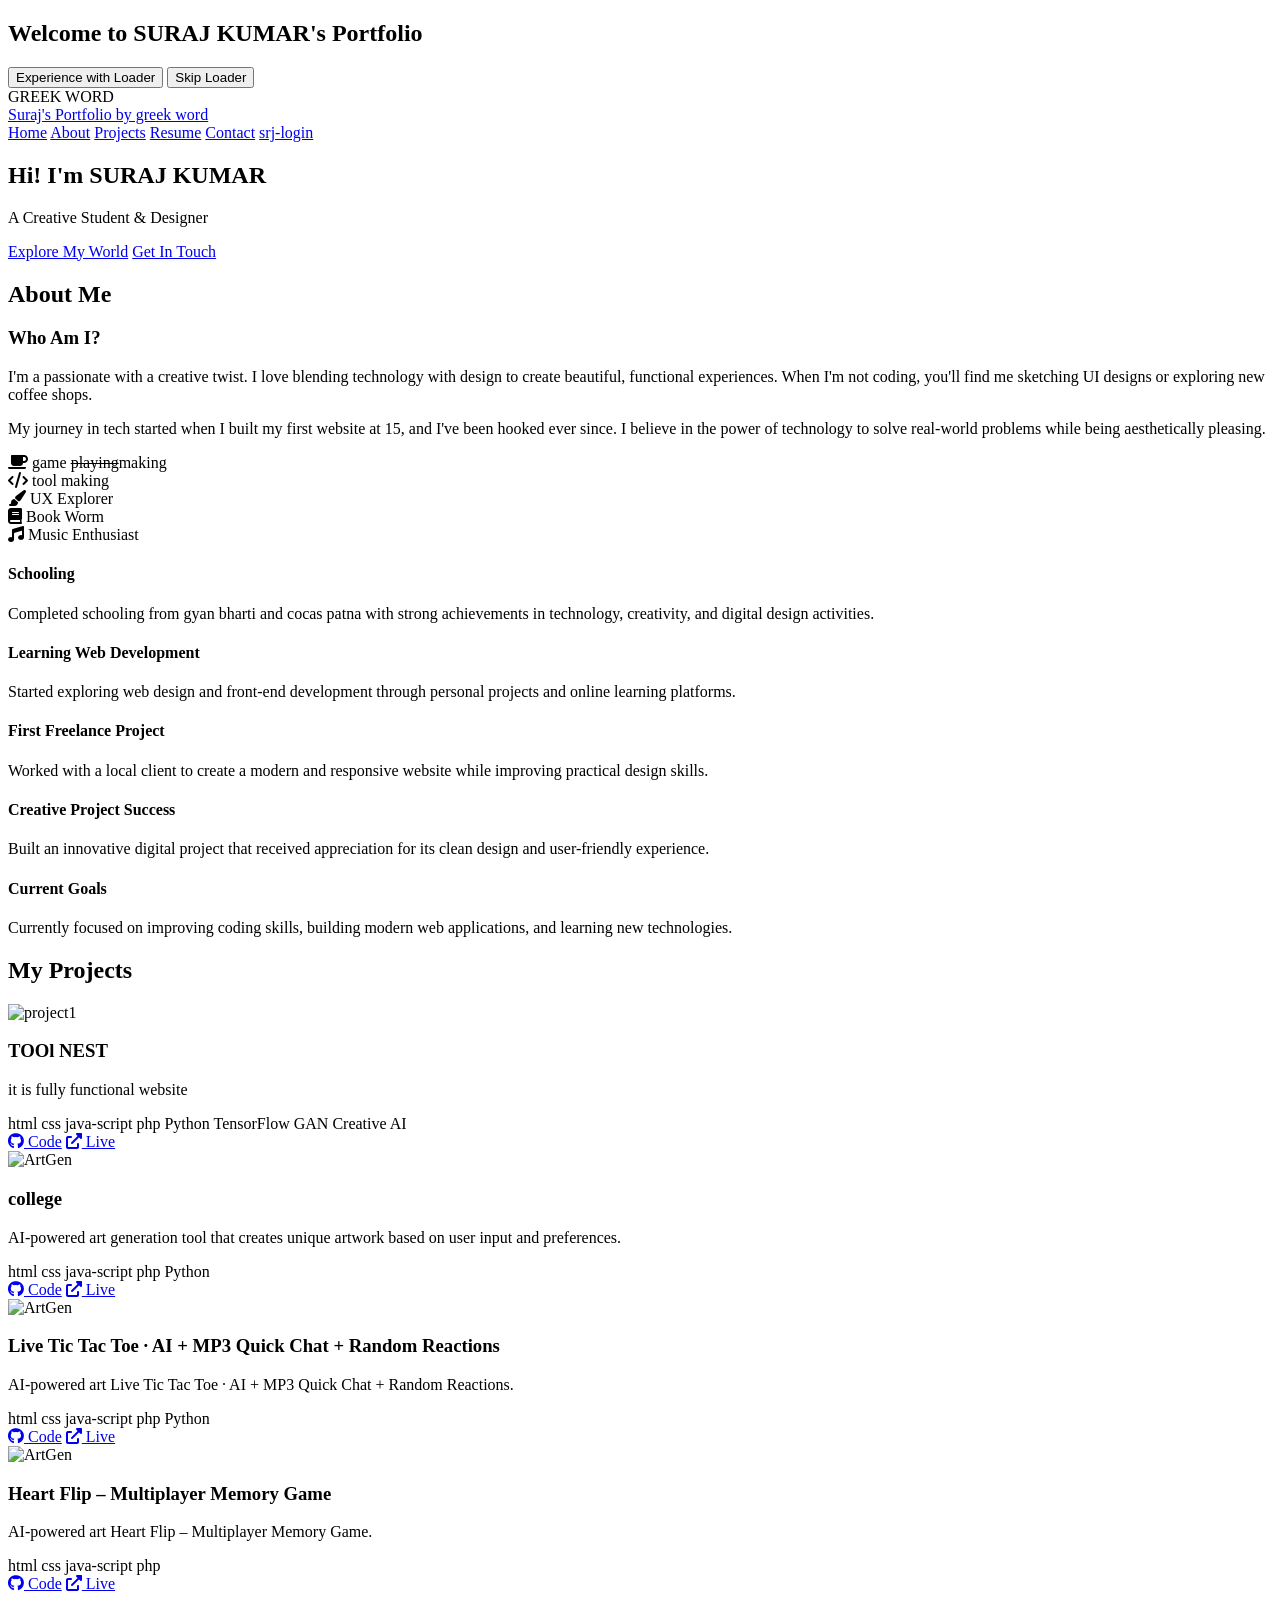
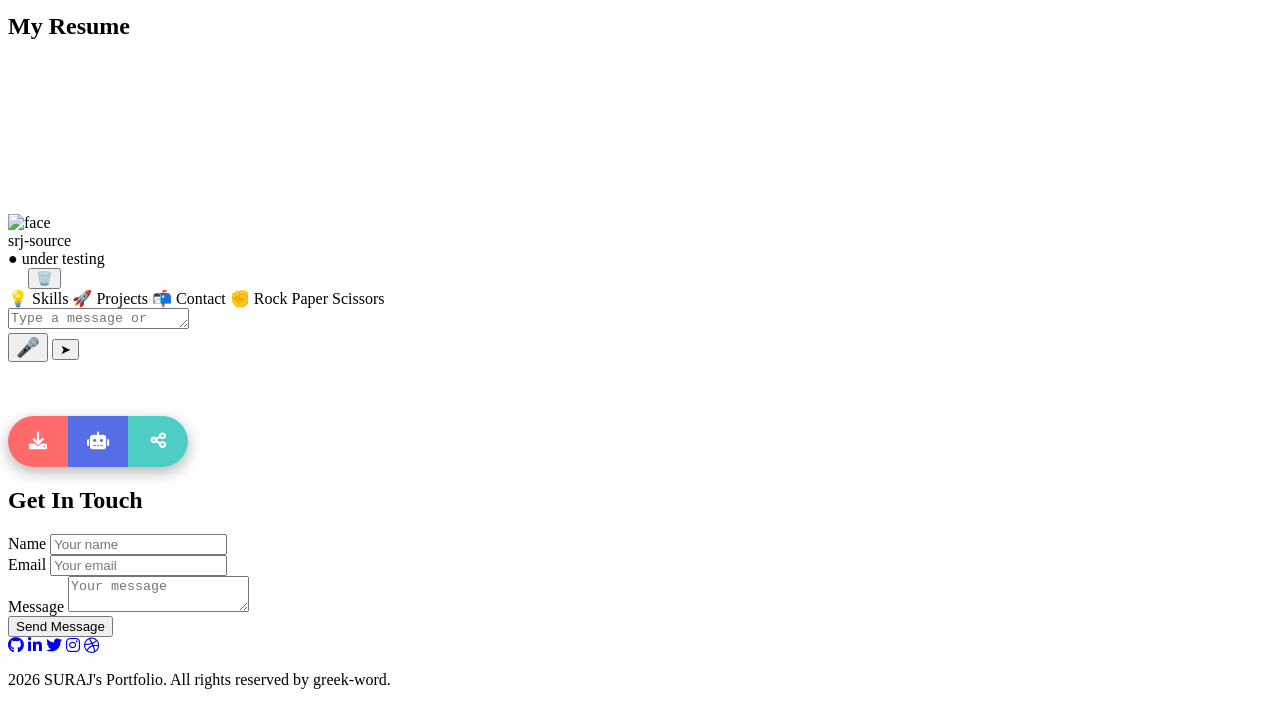
==== pagealpha.html @ f2be53fd "Create pagealpha.html" ====
<!DOCTYPE html>
<html lang="en">
<head>
    <meta charset="UTF-8">
    <meta name="viewport" content="width=device-width, initial-scale=1.0">
    <title>greek word's 3D Portfolio</title>
    <script src="https://cdn.jsdelivr.net/npm/three@0.132.2/build/three.min.js"></script>
    <script src="https://cdn.jsdelivr.net/npm/three@0.132.2/examples/js/controls/OrbitControls.js"></script>
    <script src="https://cdn.jsdelivr.net/npm/three@0.132.2/examples/js/loaders/GLTFLoader.js"></script>
    <script src="https://cdnjs.cloudflare.com/ajax/libs/gsap/3.11.4/gsap.min.js"></script>
    <script type="module" src="https://unpkg.com/@google/model-viewer/dist/model-viewer.min.js"></script>
    <link href="https://fonts.googleapis.com/css2?family=Poppins:wght@300;400;500;600;700&display=swap" rel="stylesheet">
    <link rel="stylesheet" href="https://cdnjs.cloudflare.com/ajax/libs/font-awesome/6.0.0-beta3/css/all.min.css">
    <link rel="stylesheet" href="Untitled 1.css">


</head>
<body>


   
    <div class="loader-option">
        <h2>Welcome to SURAJ KUMAR's Portfolio</h2>
        <div class="option-buttons">
            <button class="option-btn with-loader" id="withLoader">Experience with Loader</button>
            <button class="option-btn without-loader" id="withoutLoader">Skip Loader</button>
        </div>
    </div>







   
    <div class="loader">
        <div class="loader-content">
            <div class="loader-spinner"></div>
            <div class="loader-text" id="loaderText">GREEK WORD</div>
            <div class="progress-bar">
                <div class="progress" id="progress"></div>
            </div>
        </div>
    </div>








   
    <div class="initial-animation" id="initialAnimation">
        
    </div>

    <div class="cursor-follower"></div>

    <div id="canvas-container"></div> 

   
  <model-viewer 
    src="https://modelviewer.dev/shared-assets/models/Astronaut.glb" 
    alt="A 3D Astronaut" 
    auto-rotate 
    camera-controls 
    ar 
    style="width:  20%;
     height: 40%; 
     z-index:12;position:fixed; top:30% ;left:5%;
     animation: scrollMove 1s linear paused;
  animation-fill-mode: forwards;

     "
     class="mover"
     >
    
  </model-viewer>


<style>
   
   @keyframes scrollMove {
  0% {
    transform: translate(0px,0px);
  }
       10% {
    transform: translate(350%, 20%);
  }
  50% {
    transform: translate(350%, 20%);
  } 
      70% {
    transform: translate(-20%, 20%);
  }      80% {
    transform: translate(-20%, 20%);
  }

  100% {
    transform: translate(350%, 20%);
  }
}


</style>



<script>
  const mover = document.querySelector('.mover');

  window.addEventListener('scroll', () => {
    const scrollTop = window.scrollY;
    const maxScroll = document.body.scrollHeight - window.innerHeight;
    const scrollPercent = scrollTop / maxScroll;

    // Control animation progress
    mover.style.animationPlayState = 'paused';
    mover.style.animationDelay = `-${scrollPercent * 1}s`;
  });
</script>


    <nav>
        <a href="#" class="logo">Suraj's Portfolio by greek word</a>
        <div class="nav-links">
            <a href="#home">Home</a>
            <a href="#about">About</a>
            <a href="#projects">Projects</a>
            <a href="#resume">Resume</a>
            <a href="#contact">Contact</a>
            <a href="adminpanel.html">srj-login</a>
           
        </div>
    </nav>











   

  













    <section id="home">
        <div class="hero-text">
            <h1>Hi! I'm SURAJ KUMAR</h1>
            <p>A Creative  Student & Designer</p>
            <div class="action-buttons">
                <a href="#about" class="btn btn-primary">Explore My World</a>
                <a href="#contact" class="btn btn-secondary">Get In Touch</a>
            </div>
        </div>
    </section>




   
  <section id="about">
        <h2 class="section-title">About Me</h2>
        <div class="about-content">
            <div class="bio-card">
                <h3>Who Am I?</h3>
                <p>I'm a passionate with a creative twist. I love blending technology with design to create beautiful, functional experiences. When I'm not coding, you'll find me sketching UI designs or exploring new coffee shops.</p>
                <p>My journey in tech started when I built my first website at 15, and I've been hooked ever since. I believe in the power of technology to solve real-world problems while being aesthetically pleasing.</p>








               
                <div class="fun-facts">
                    <div class="fact"><i class="fas fa-coffee"></i> game <span style="text-decoration: line-through;">playing</span>making</div>
                    <div class="fact"><i class="fas fa-code"></i> tool making</div>
                    <div class="fact"><i class="fas fa-paint-brush"></i> UX Explorer</div>
                    <div class="fact"><i class="fas fa-book"></i> Book Worm</div>
                    <div class="fact"><i class="fas fa-music"></i> Music Enthusiast</div>
                </div>
            </div>



           
            <div class="timeline-container">
                <div class="timeline">
                    <div class="timeline-line"></div>
                    <div class="timeline-node" data-index="0"></div>
                    <div class="timeline-node" data-index="1"></div>
                    <div class="timeline-node" data-index="2"></div>
                    <div class="timeline-node" data-index="3"></div>
                    <div class="timeline-node" data-index="4"></div>
                    
<div class="timeline-card left" data-index="0">
    <h4>Schooling</h4>
    <p>Completed schooling from gyan bharti and cocas patna with strong achievements in technology, creativity, and digital design activities.</p>
</div>

<div class="timeline-card right" data-index="1">
    <h4>Learning Web Development</h4>
    <p>Started exploring web design and front-end development through personal projects and online learning platforms.</p>
</div>

<div class="timeline-card left" data-index="2">
    <h4>First Freelance Project</h4>
    <p>Worked with a local client to create a modern and responsive website while improving practical design skills.</p>
</div>

<div class="timeline-card right" data-index="3">
    <h4>Creative Project Success</h4>
    <p>Built an innovative digital project that received appreciation for its clean design and user-friendly experience.</p>
</div>

<div class="timeline-card left" data-index="4">
    <h4>Current Goals</h4>
    <p>Currently focused on improving coding skills, building modern web applications, and learning new technologies.</p>
</div>
                </div>
            </div>
        </div>
    </section>

  <section id="projects">
        <h2 class="section-title">My Projects</h2>
        <div class="projects-container">
           <div class="project-grid">



               
                               <div class="project-card">
                    <img src="project1.gif" alt="project1">
                    <div class="project-info">
                        <h3>TOOl NEST</h3>
                        <p>it is fully functional  website</p>
                        <div class="project-tags">
                            <span class="project-tag">html</span>
                            <span class="project-tag">css</span>
                            <span class="project-tag">java-script</span>
                            <span class="project-tag">php</span>
                            <span class="project-tag">Python</span>
                            <span class="project-tag">TensorFlow</span>
                            <span class="project-tag">GAN</span>
                            <span class="project-tag">Creative AI</span>
                        </div>
                        <div class="project-links">
                            <a href="#"><i class="fab fa-github"></i> Code</a>
                            <a href="https://greek-word.github.io/toolnest/"><i class="fas fa-external-link-alt"></i> Live</a>
                        </div>
                    </div>
                </div>




               
                <div class="project-card">
                    <img src="project2.gif" alt="ArtGen">
                    <div class="project-info">
                        <h3>college </h3>
                        <p>AI-powered art generation tool that creates unique artwork based on user input and preferences.</p>
                        <div class="project-tags">
                            <span class="project-tag">html</span>
                            <span class="project-tag">css</span>
                            <span class="project-tag">java-script</span>
                            <span class="project-tag">php</span>                            <span class="project-tag">Python</span>
                        </div>
                        <div class="project-links">
                            <a href="#"><i class="fab fa-github"></i> Code</a>
                            <a href="https://greek-word.github.io/clg/"><i class="fas fa-external-link-alt"></i> Live</a>
                        </div>
                    </div>
                </div>


               
                <div class="project-card">
                    <img src="project3.gif" alt="ArtGen">
                    <div class="project-info">
                        <h3> Live Tic Tac Toe · AI + MP3 Quick Chat + Random Reactions</h3>
                        <p>AI-powered art Live Tic Tac Toe · AI + MP3 Quick Chat + Random Reactions.</p>
                        <div class="project-tags">
                            <span class="project-tag">html</span>
                            <span class="project-tag">css</span>
                            <span class="project-tag">java-script</span>
                            <span class="project-tag">php</span>                            <span class="project-tag">Python</span>
                        </div>
                        <div class="project-links">
                            <a href="#"><i class="fab fa-github"></i> Code</a>
                            <a href="https://greek-word.github.io/games/tic%20tac%20toe%20game%20PC.html"><i class="fas fa-external-link-alt"></i> Live</a>
                        </div>
                    </div>
                </div>


                              <div class="project-card">
                    <img src="project3.gif" alt="ArtGen">
                    <div class="project-info">
                        <h3> Heart Flip – Multiplayer Memory Game</h3>
                        <p>AI-powered art Heart Flip – Multiplayer Memory Game.</p>
                        <div class="project-tags">
                            <span class="project-tag">html</span>
                            <span class="project-tag">css</span>
                            <span class="project-tag">java-script</span>
                            <span class="project-tag">php</span>
                        </div>
                        <div class="project-links">
                            <a href="#"><i class="fab fa-github"></i> Code</a>
                            <a href="https://greek-word.github.io/games/memory game pc.html"><i class="fas fa-external-link-alt"></i> Live</a>
                        </div>
                    </div>
                </div>



              
            </div>
        </div>
    </section>
   
   
    <section id="resume">
        <h2 class="section-title">My Resume</h2>




       
        <div class="resume-container"> 

<div class="ai-chat-widget">

            <canvas id="confettiCanvas"></canvas>
  <div class="chat-wrapper">
    <div class="chat-header">
      <div class="bot-avatar-wrap">
        <div class="bot-avatar" id="botAvatar"><img class="bot-face" id="botFace" src="https://fonts.gstatic.com/s/e/notoemoji/latest/1f60a/512.webp" alt="face"></div>
        <div class="online-dot"></div>
      </div>
      <div class="header-info">
        <div class="header-name" id="headerName">srj-source</div>
        <div class="header-status" id="headerStatus">● under testing</div>
      </div>
      <button style="visibility: hidden;" class="icon-btn" id="themeToggle" title="Toggle theme"></button>
      <button class="icon-btn" id="clearChat" title="Clear chat">🗑️</button>
    </div>
    <div class="messages-area" id="messagesArea"></div>
    <div class="quick-replies" id="quickReplies">
      <span class="chip" data-query="skills">💡 Skills</span>
      <span class="chip" data-query="projects">🚀 Projects</span>
      <span class="chip" data-query="contact">📬 Contact</span>
      <span class="chip" data-query="rps rock">✊ Rock Paper Scissors</span>
    </div>
    <div class="input-area">
      <div class="input-wrap"><textarea class="chat-input" id="chatInput" rows="1" placeholder="Type a message or command..." maxlength="500"></textarea></div>
      <button class="icon-btn" id="micBtn" style="font-size:1.2rem;">🎤</button>
      <button class="send-btn" id="sendBtn">➤</button>
    </div>
  </div>
  <div class="toast" id="toast"></div> </div>
 <script src="ai-resume.js"></script> 
            </div>












<br><br><br>

       

<div style="
    display:flex;
    width:180px;
    overflow:hidden;
    border-radius:50px;
    box-shadow:0 5px 15px rgba(0,0,0,0.3);
">

    <!-- Download PDF 1 -->
    <button 
        onclick="downloadPDF('pdfone.pdf')"
        style="
            flex:1;
            border:none;
            padding:15px;
            cursor:pointer;
            color:white;
            font-size:18px;
            background:#ff6b6b;
        ">
        <i class="fas fa-download"></i>
    </button>

    <!-- Open Bot -->
    <button 
        onclick="openBot()"
        style="
            flex:1;
            border:none;
            padding:15px;
            cursor:pointer;
            color:white;
            font-size:18px;
            background:#556ee6;
        ">
        <i class="fas fa-robot"></i>
    </button>

    <!-- Share -->
    <button 
        onclick="sharePage()"
        style="
            flex:1;
            border:none;
            padding:15px;
            cursor:pointer;
            color:white;
            font-size:18px;
            background:#4ecdc4;
        ">
        <i class="fas fa-share-alt"></i>
    </button>

</div>

<script>

// Download PDF
function downloadPDF(fileName) {
    const a = document.createElement("a");
    a.href = fileName;
    a.download = fileName;
    document.body.appendChild(a);
    a.click();
    document.body.removeChild(a);
}

// Open bot page
function openBot() {
    window.location.href = "bot.html";

    // OR use this for new tab:
    // window.open("bot.html", "_blank");
}

// Share page
function sharePage() {

    if (navigator.share) {
        navigator.share({
            title: document.title,
            text: "Check this out!",
            url: window.location.href
        });
    } else {
        alert("Sharing not supported");
    }

}

</script>
        
    </section>










   

    <section id="contact">
        <h2 class="section-title">Get In Touch</h2>
        <div class="contact-container">
            <form class="contact-form">
                <div class="form-group">
                    <label for="name">Name</label>
                    <input type="text" id="name" placeholder="Your name">
                </div>
                <div class="form-group">
                    <label for="email">Email</label>
                    <input type="email" id="email" placeholder="Your email">
                </div>
                <div class="form-group">
                    <label for="message">Message</label>
                    <textarea id="message" placeholder="Your message"></textarea>
                </div>
                <button type="submit" class="submit-btn">Send Message</button>
            </form>
            <div class="social-icons">
                <a href="#" class="social-icon"><i class="fab fa-github"></i></a>
                <a href="#" class="social-icon"><i class="fab fa-linkedin-in"></i></a>
                <a href="#" class="social-icon"><i class="fab fa-twitter"></i></a>
                <a href="#" class="social-icon"><i class="fab fa-instagram"></i></a>
                <a href="#" class="social-icon"><i class="fab fa-dribbble"></i></a>
            </div>
        </div>
    </section>



   <script type="module">
    // Import Firebase modules
    import { initializeApp } from "https://www.gstatic.com/firebasejs/11.0.1/firebase-app.js";
    import { getFirestore, collection, addDoc, serverTimestamp } from "https://www.gstatic.com/firebasejs/11.0.1/firebase-firestore.js";

    // Your Firebase configuration - REPLACE WITH YOUR OWN
    const firebaseConfig = {
        apiKey: "AIzaSyBGAm5OUg0jlrVcaBeV3WxLSwiCKywX9jo",
  authDomain: "resume-c98b6.firebaseapp.com",
  projectId: "resume-c98b6",
  storageBucket: "resume-c98b6.firebasestorage.app",
  messagingSenderId: "421394850163",
  appId: "1:421394850163:web:49a154c02318ce7b39e506"

    };

    // Initialize Firebase
    const app = initializeApp(firebaseConfig);
    const db = getFirestore(app);

    // Get form element
    const form = document.querySelector('.contact-form');
    const nameInput = document.getElementById('name');
    const emailInput = document.getElementById('email');
    const messageInput = document.getElementById('message');

    // Handle form submission
    form.addEventListener('submit', async (e) => {
        e.preventDefault();

        const name = nameInput.value.trim();
        const email = emailInput.value.trim();
        const message = messageInput.value.trim();

        // Basic validation
        if (!name || !email || !message) {
            alert('Please fill in all fields.');
            return;
        }

        // Simple email validation
        if (!email.includes('@') || !email.includes('.')) {
            alert('Please enter a valid email address.');
            return;
        }

        // Disable button and change text
        const submitBtn = form.querySelector('.submit-btn');
        const originalText = submitBtn.textContent;
        submitBtn.disabled = true;
        submitBtn.textContent = 'Sending...';

        try {
            // Save to Firestore
            await addDoc(collection(db, "messages"), {
                name: name,
                email: email,
                message: message,
                timestamp: serverTimestamp()
            });

            alert('Message sent successfully!');
            form.reset();
        } catch (error) {
            console.error('Firebase error:', error);
            alert('Error sending message. Check console for details.');
        } finally {
            submitBtn.disabled = false;
            submitBtn.textContent = originalText;
        }
    });
</script>


   

    <footer>
        <p> 2026 SURAJ's Portfolio. All rights reserved by greek-word.</p>
    </footer>

      <script src="Untitled 3-3js.js"></script> 


        
</body>
</html>
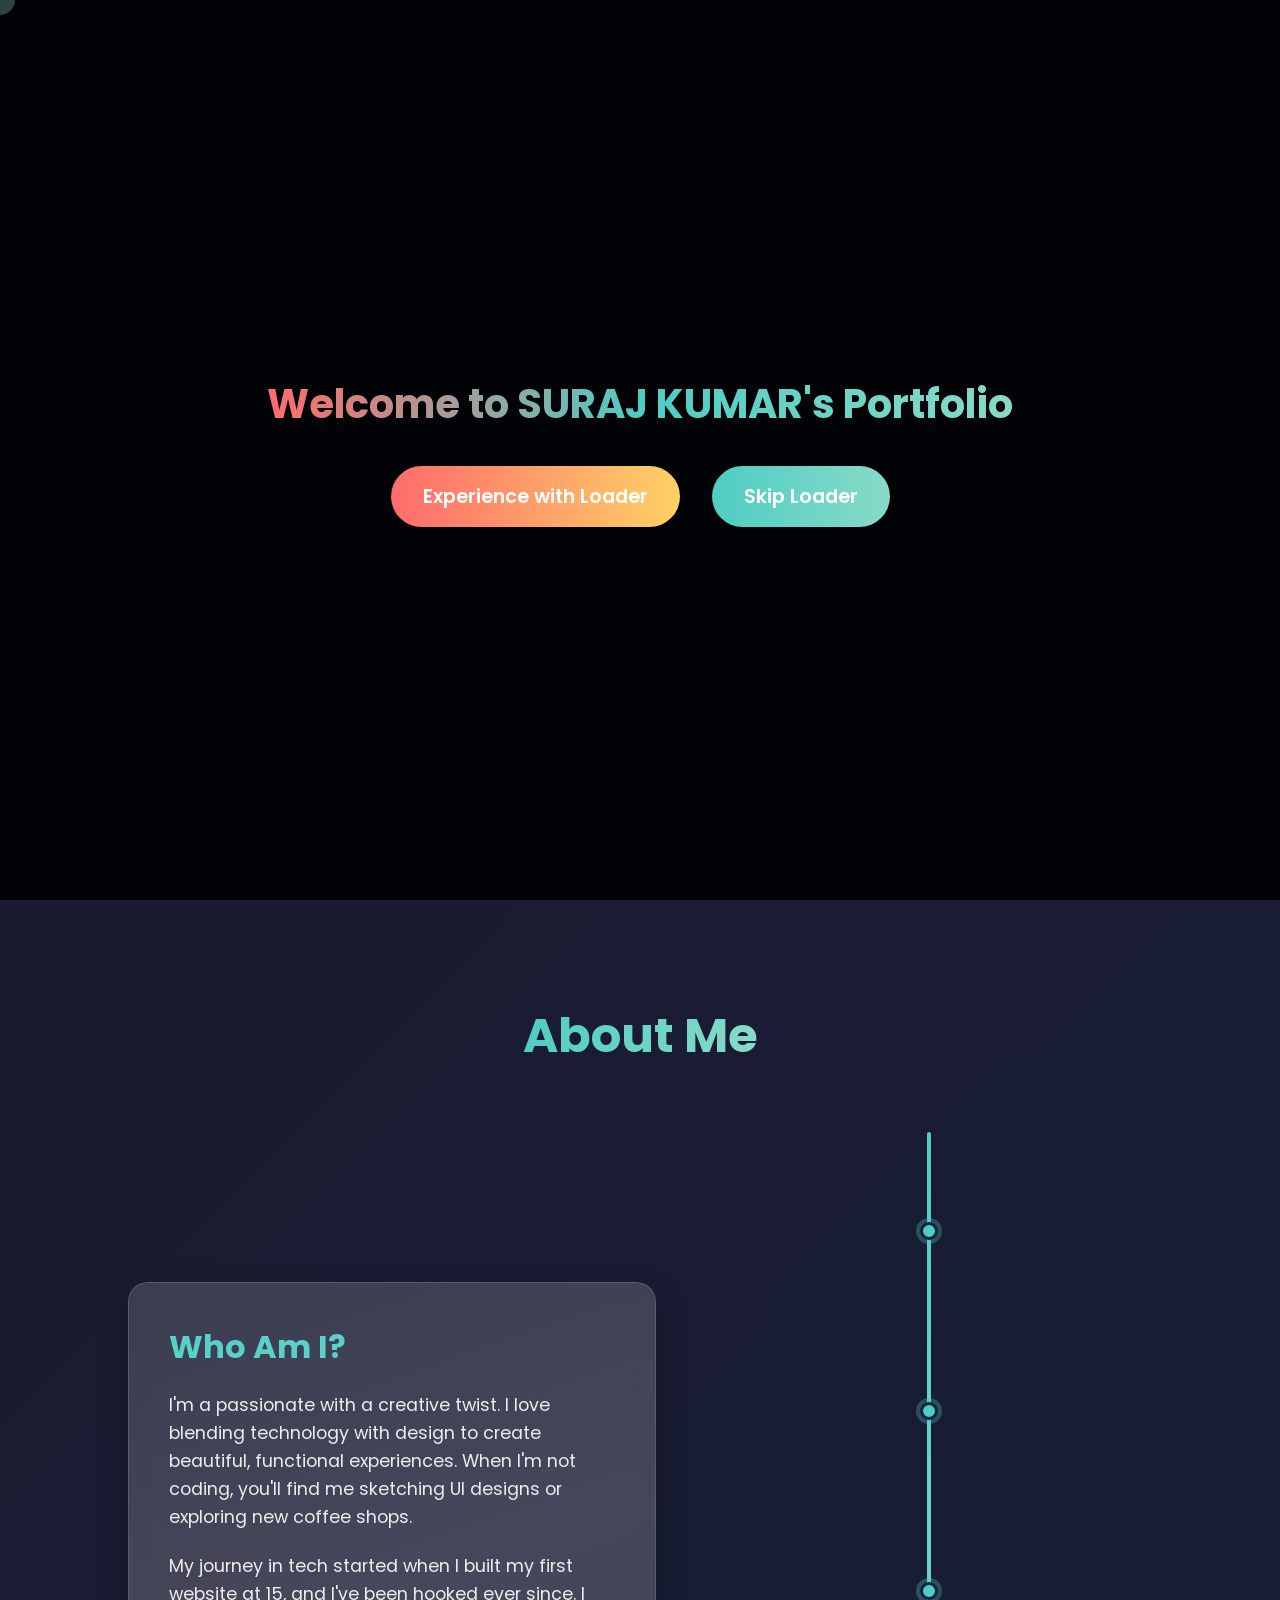
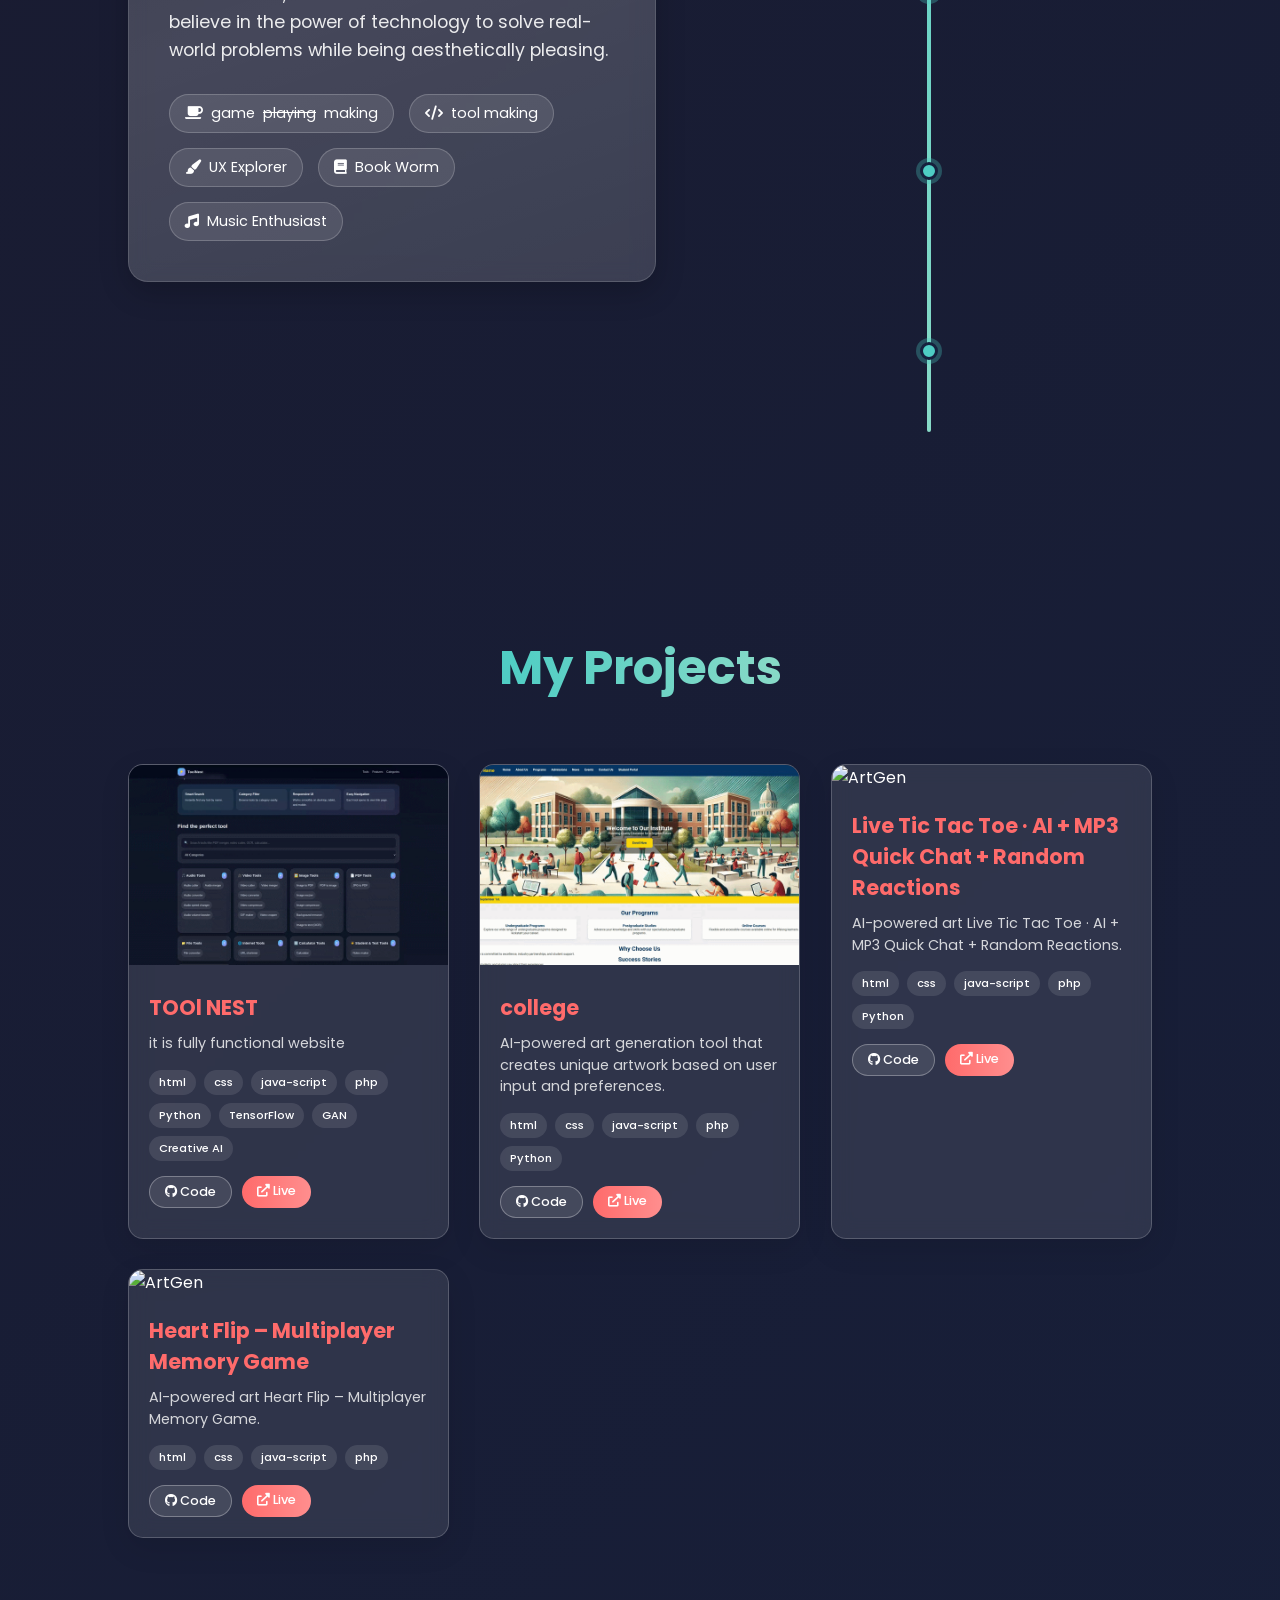
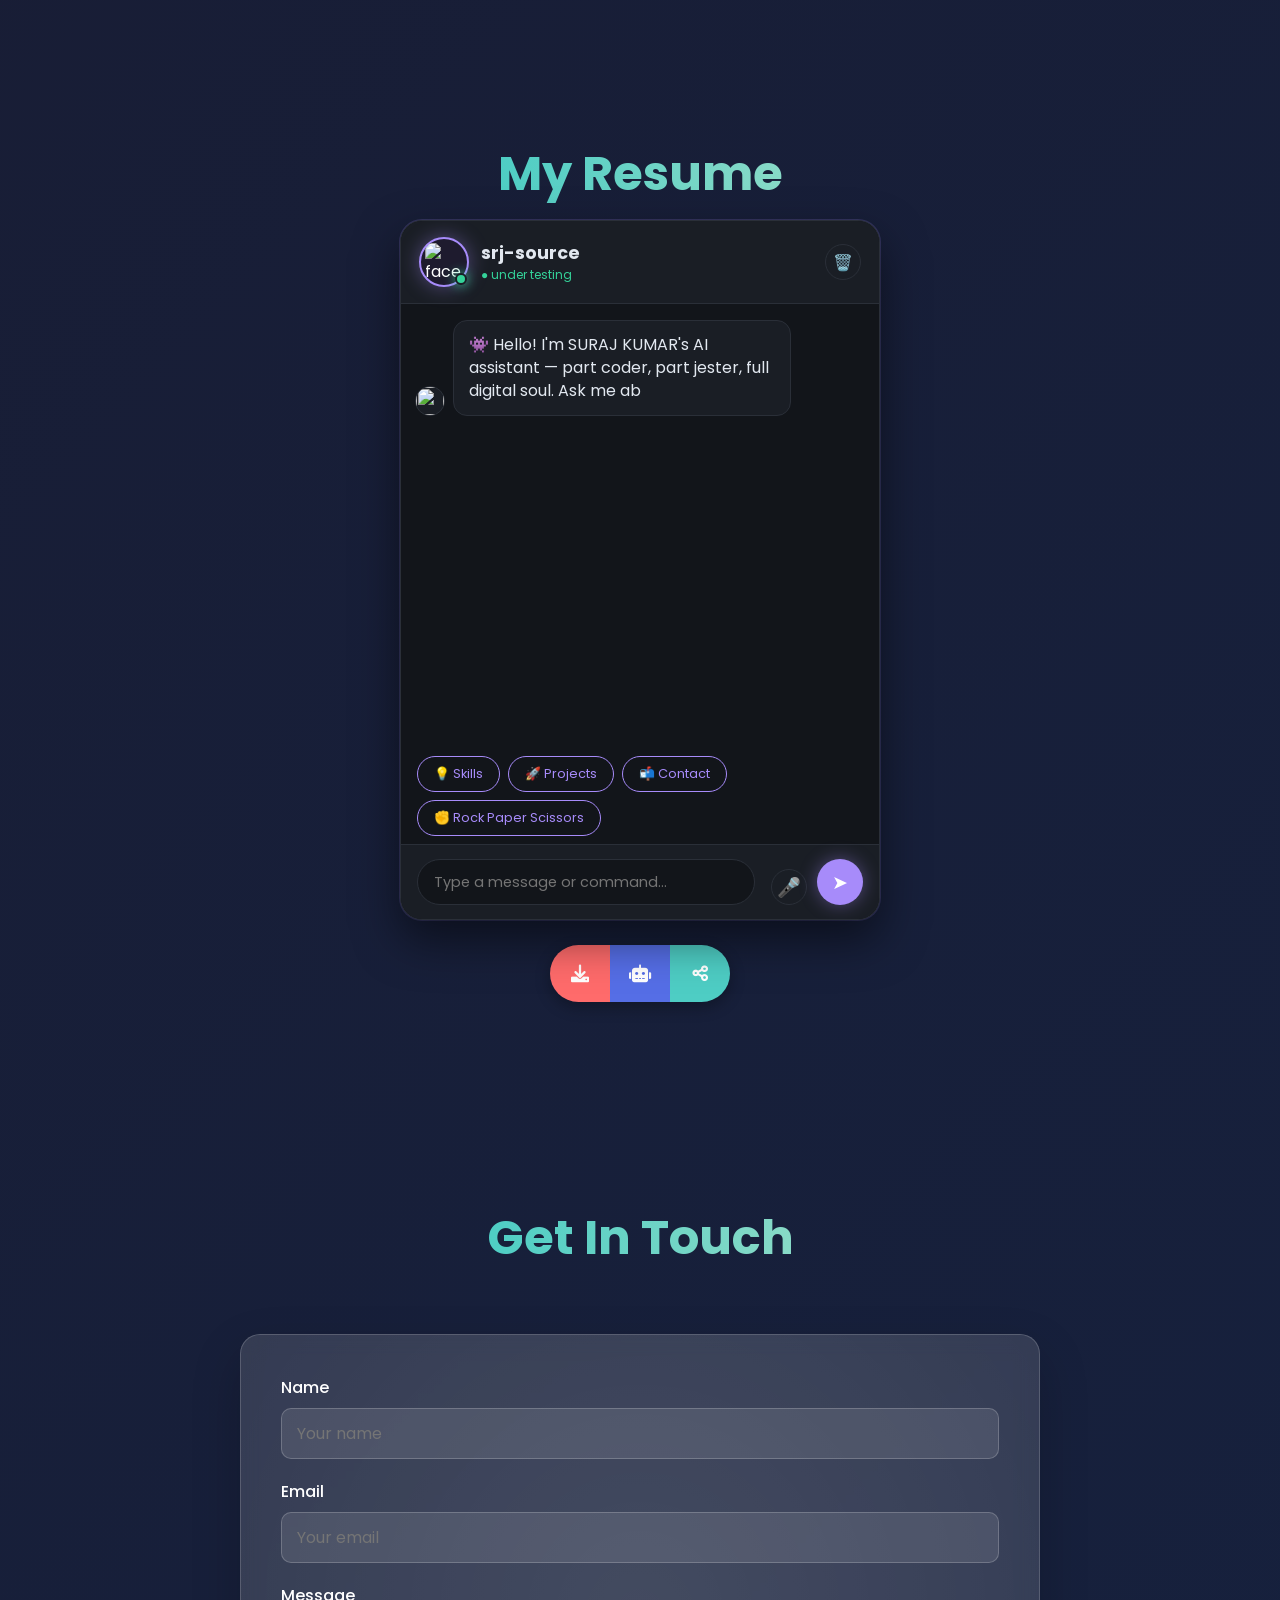
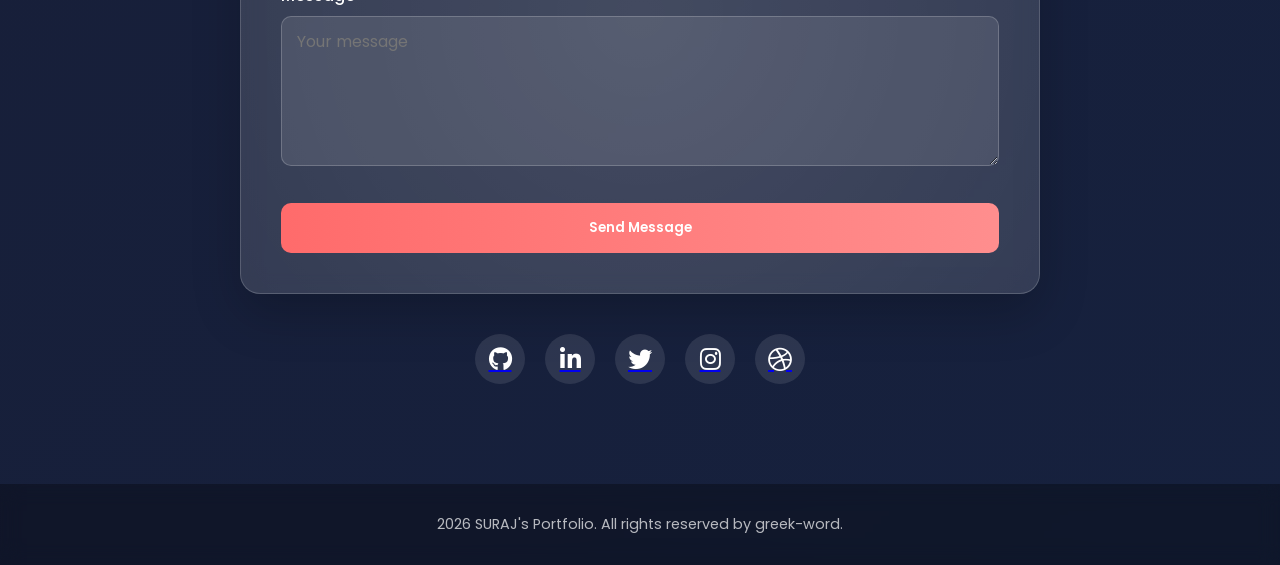
==== commit cdb92cb3: "Update pagealpha.html" ====
--- a/pagealpha.html
+++ b/pagealpha.html
@@ -523,8 +523,8 @@
                 <button type="submit" class="submit-btn">Send Message</button>
             </form>
             <div class="social-icons">
-                <a href="#" class="social-icon"><i class="fab fa-github"></i></a>
-                <a href="#" class="social-icon"><i class="fab fa-linkedin-in"></i></a>
+                <a href="https://greek-word.github.io/pagealpha.html" class="social-icon"><i class="fab fa-github"></i></a>
+                <a href="https://www.linkedin.com/in/suraj-kumar-07287a411/" class="social-icon"><i class="fab fa-linkedin-in"></i></a>
                 <a href="#" class="social-icon"><i class="fab fa-twitter"></i></a>
                 <a href="#" class="social-icon"><i class="fab fa-instagram"></i></a>
                 <a href="#" class="social-icon"><i class="fab fa-dribbble"></i></a>
--- a/Untitled 1.css
+++ b/Untitled 1.css
@@ -0,0 +1,1437 @@
+ * {
+            margin: 0;
+            padding: 0;
+            box-sizing: border-box;
+            font-family: 'Poppins', sans-serif;
+        }
+
+        body {
+            overflow-x: hidden;
+            color: #fff;
+            background: linear-gradient(135deg, #1a1a2e 0%, #16213e 100%);
+        }
+
+        #canvas-container {
+            position: fixed;
+            top: 0;
+            left: 0;
+            width: 100%;
+            height: 100%;
+            z-index: -1;
+        }
+
+        /* Enhanced Loader Styles */
+        .loader-option {
+            position: fixed;
+            top: 0;
+            left: 0;
+            width: 100%;
+            height: 100%;
+            background: rgba(0, 0, 0, 0.9);
+            display: flex;
+            flex-direction: column;
+            justify-content: center;
+            align-items: center;
+            z-index: 1000;
+        }
+
+        .loader-option h2 {
+            font-size: 2.5rem;
+            margin-bottom: 2rem;
+            background: linear-gradient(90deg, #ff6b6b, #4ecdc4, #88dac7);
+            -webkit-background-clip: text;
+            background-clip: text;
+            color: transparent;
+            text-align: center;
+        }
+
+        .option-buttons {
+            display: flex;
+            gap: 2rem;
+        }
+
+        .option-btn {
+            padding: 1rem 2rem;
+            font-size: 1.2rem;
+            border: none;
+            border-radius: 50px;
+            cursor: pointer;
+            transition: all 0.3s ease;
+            font-weight: 600;
+            position: relative;
+            overflow: hidden;
+            z-index: 1;
+        }
+
+        .with-loader {
+            background: linear-gradient(90deg, #ff6b6b, #ffd166);
+            color: white;
+        }
+
+        .without-loader {
+            background: linear-gradient(90deg, #4ecdc4, #88dac7);
+            color: white;
+        }
+
+        .option-btn::before {
+            content: '';
+            position: absolute;
+            top: 0;
+            left: 0;
+            width: 100%;
+            height: 100%;
+            background: linear-gradient(90deg, rgba(255,255,255,0.3), rgba(255,255,255,0.1));
+            z-index: -1;
+            opacity: 0;
+            transition: opacity 0.3s ease;
+        }
+
+        .option-btn:hover::before {
+            opacity: 1;
+        }
+
+        .option-btn:hover {
+            transform: translateY(-5px);
+            box-shadow: 0 10px 20px rgba(0,0,0,0.3);
+        }
+
+        .option-btn:active {
+            transform: translateY(0);
+        }
+
+        /* Loader Animation */
+        .loader {
+            display: none;
+            position: fixed;
+            top: 0;
+            left: 0;
+            width: 100%;
+            height: 100%;
+            background: #16213e;
+            z-index: 999;
+            flex-direction: column;
+            justify-content: center;
+            align-items: center;
+        }
+
+        .loader-content {
+            text-align: center;
+        }
+
+        .loader-spinner {
+            width: 80px;
+            height: 80px;
+            border: 8px solid rgba(255, 255, 255, 0.1);
+            border-radius: 50%;
+            border-top-color: #88dac7;
+            border-bottom-color: #ff6b6b;
+            animation: spin 1.5s linear infinite;
+            margin-bottom: 2rem;
+        }
+
+        .loader-text {
+            font-size: 1.5rem;
+            color: white;
+            margin-bottom: 1rem;
+            opacity: 0;
+        }
+
+        .progress-bar {
+            width: 300px;
+            height: 8px;
+            background: rgba(255, 255, 255, 0.1);
+            border-radius: 10px;
+            overflow: hidden;
+            margin: 0 auto;
+        }
+
+        .progress {
+            height: 100%;
+            width: 0;
+            background: linear-gradient(90deg, #ff6b6b, #88dac7);
+            transition: width 0.3s ease;
+        }
+
+        @keyframes spin {
+            to { transform: rotate(360deg); }
+        }
+
+        /* Enhanced Initial Animation */
+        .initial-animation {
+            position: fixed;
+            top: 0;
+            left: 0;
+            width: 100%;
+            height: 100%;
+            background: #16213e;
+            z-index: 998;
+            display: flex;
+            justify-content: center;
+            align-items: center;
+            flex-direction: column;
+            overflow: hidden;
+        }
+
+        .name-animation {
+            font-size: 4rem;
+            font-weight: 700;
+            background: linear-gradient(90deg, #ff6b6b, #4ecdc4, #88dac7);
+            -webkit-background-clip: text;
+            background-clip: text;
+            color: transparent;
+            opacity: 0;
+            transform: scale(0.8) translateY(50px);
+            position: relative;
+            z-index: 2;
+            text-shadow: 0 0 20px rgba(255, 255, 255, 0.2);
+        }
+
+        .tagline-animation {
+            font-size: 1.5rem;
+            color: rgba(255, 255, 255, 0.8);
+            margin-top: 1rem;
+            opacity: 0;
+            transform: translateY(30px);
+            position: relative;
+            z-index: 2;
+        }
+
+        .animation-particle {
+            position: absolute;
+            width: 10px;
+            height: 10px;
+            border-radius: 50%;
+            background: linear-gradient(45deg, #ff6b6b, #88dac7);
+            opacity: 0;
+            z-index: 1;
+        }
+
+        .animation-circle {
+            position: absolute;
+            border-radius: 50%;
+            border: 2px solid;
+            opacity: 0;
+            z-index: 1;
+        }
+
+        /* Navigation */
+        nav {
+            position: fixed;
+            top: 0;
+            width: 100%;
+            padding: 20px 40px;
+            display: flex;
+            justify-content: space-between;
+            align-items: center;
+            z-index: 100;
+            backdrop-filter: blur(10px);
+            background-color: rgba(0, 0, 0, 0.3);
+            opacity: 0;
+            transform: translateY(-50px);
+        }
+
+        .logo {
+            font-size: 24px;
+            font-weight: 700;
+            color: #fff;
+            text-decoration: none;
+        }
+
+        .nav-links {
+            display: flex;
+            gap: 30px;
+        }
+
+        .nav-links a {
+            color: #fff;
+            text-decoration: none;
+            font-weight: 500;
+            transition: all 0.3s ease;
+            position: relative;
+        }
+
+        .nav-links a:hover {
+            color: #ff6b6b;
+        }
+
+        .nav-links a::after {
+            content: '';
+            position: absolute;
+            width: 0;
+            height: 2px;
+            bottom: -5px;
+            left: 0;
+            background-color: #ff6b6b;
+            transition: width 0.3s ease;
+        }
+
+        .nav-links a:hover::after {
+            width: 100%;
+        }
+
+        /* Sections */
+        section {
+            min-height: 100vh;
+            padding: 100px 10%;
+            display: flex;
+            align-items: center;
+            position: relative;
+        }
+
+        /* Home Section */
+        #home {
+            flex-direction: column;
+            justify-content: center;
+            text-align: center;
+        }
+
+        .hero-text {
+            margin-bottom: 40px;
+            z-index: 10;
+        }
+
+        .hero-text h1 {
+            font-size: 4rem;
+            margin-bottom: 20px;
+            background: linear-gradient(90deg, #ff6b6b, #ffa3a3);
+            -webkit-background-clip: text;
+            background-clip: text;
+            color: transparent;
+        }
+
+        .hero-text p {
+            font-size: 1.5rem;
+            margin-bottom: 30px;
+            opacity: 0.9;
+        }
+
+
+
+
+
+
+
+
+
+
+
+
+
+
+
+
+
+
+       
+        .action-buttons {
+            display: flex;
+            gap: 20px;
+            justify-content: center;
+        }
+
+        .btn {
+            padding: 12px 30px;
+            border-radius: 50px;
+            font-weight: 600;
+            cursor: pointer;
+            transition: all 0.3s ease;
+            text-decoration: none;
+            position: relative;
+            overflow: hidden;
+            z-index: 1;
+        }
+
+        .btn-primary {
+            background: linear-gradient(90deg, #ff6b6b, #ff8e8e);
+            color: white;
+            border: none;
+            box-shadow: 0 4px 15px rgba(255, 107, 107, 0.4);
+        }
+
+        .btn-secondary {
+            background: transparent;
+            color: white;
+            border: 2px solid rgba(255, 255, 255, 0.3);
+            backdrop-filter: blur(5px);
+        }
+
+        .btn:hover {
+            transform: translateY(-3px);
+            box-shadow: 0 10px 20px rgba(0, 0, 0, 0.2);
+        }
+
+        .btn-primary:hover {
+            background: linear-gradient(90deg, #ff8e8e, #ff6b6b);
+        }
+
+        .btn-secondary:hover {
+            background: rgba(255, 255, 255, 0.1);
+            border-color: rgba(255, 255, 255, 0.5);
+        }
+
+
+
+
+
+
+
+        /* About Section */
+        #about {
+            flex-direction: column;
+        }
+
+        .section-title {
+            font-size: 3rem;
+            margin-bottom: 60px;
+            text-align: center;
+            background: linear-gradient(90deg, #4ecdc4, #88dac7);
+            -webkit-background-clip: text;
+            background-clip: text;
+            color: transparent;
+        }
+
+        .about-content {
+            display: flex;
+            gap: 50px;
+            align-items: center;
+            width: 100%;
+        }
+
+        .bio-card {
+            flex: 1;
+            padding: 40px;
+            border-radius: 20px;
+            background: rgba(255, 255, 255, 0.1);
+            backdrop-filter: blur(10px);
+            border: 1px solid rgba(255, 255, 255, 0.2);
+            box-shadow: 0 10px 30px rgba(0, 0, 0, 0.2);
+            transition: all 0.5s ease;
+            position: relative;
+            overflow: hidden;
+        }
+
+        .bio-card::before {
+            content: '';
+            position: absolute;
+            top: -50%;
+            left: -50%;
+            width: 200%;
+            height: 200%;
+            background: linear-gradient(
+                to bottom right,
+                rgba(255, 255, 255, 0) 0%,
+                rgba(255, 255, 255, 0.1) 50%,
+                rgba(255, 255, 255, 0) 100%
+            );
+            transform: rotate(30deg);
+            animation: shine 3s infinite;
+        }
+
+        @keyframes shine {
+            0% {
+                transform: rotate(30deg) translate(-30%, -30%);
+            }
+            100% {
+                transform: rotate(30deg) translate(30%, 30%);
+            }
+        }
+
+        .bio-card h3 {
+            font-size: 2rem;
+            margin-bottom: 20px;
+            color: #4ecdc4;
+        }
+
+        .bio-card p {
+            font-size: 1.1rem;
+            line-height: 1.6;
+            margin-bottom: 20px;
+            opacity: 0.9;
+        }
+
+        .fun-facts {
+            display: flex;
+            flex-wrap: wrap;
+            gap: 15px;
+            margin-top: 30px;
+        }
+
+        .fact {
+            padding: 8px 15px;
+            border-radius: 50px;
+            background: rgba(255, 255, 255, 0.1);
+            border: 1px solid rgba(255, 255, 255, 0.2);
+            font-size: 0.9rem;
+            display: flex;
+            align-items: center;
+            gap: 8px;
+        }
+/* ===== TIMELINE CONTAINER ===== */
+.timeline-container {
+  flex: 1;
+  position: relative;
+  height: 100vh; /* IMPORTANT */
+  min-height: 500px;
+}
+
+/* ===== TIMELINE BASE ===== */
+.timeline {
+  position: relative;
+  width: 100%;
+  height: 100%;
+}
+
+/* ===== VERTICAL LINE ===== */
+.timeline-line {
+  position: absolute;
+  left: 50%;
+  top: 0;
+  height: 100%;
+  width: 4px;
+  background: linear-gradient(to bottom, #4ecdc4, #88dac7);
+  transform: translateX(-50%);
+  border-radius: 2px;
+}
+
+/* ===== NODES ===== */
+.timeline-node {
+  position: absolute;
+  left: 50%;
+  transform: translateX(-50%);
+  width: 18px;
+  height: 18px;
+  border-radius: 50%;
+  background: #4ecdc4;
+  border: 3px solid #16213e;
+  box-shadow: 0 0 0 4px rgba(78, 205, 196, 0.3);
+  cursor: pointer;
+  transition: transform 0.3s ease;
+  z-index: 2;
+}
+
+.timeline-node:hover {
+  transform: translateX(-50%) scale(1.4);
+}
+
+/* ===== NODE POSITIONS ===== */
+.timeline-node:nth-child(2) { top: 10%; }
+.timeline-node:nth-child(3) { top: 30%; }
+.timeline-node:nth-child(4) { top: 50%; }
+.timeline-node:nth-child(5) { top: 70%; }
+.timeline-node:nth-child(6) { top: 90%; }
+
+/* ===== CARDS ===== */
+.timeline-card {
+  position: absolute;
+  width: 240px;
+  padding: 20px;
+  border-radius: 12px;
+  background: rgba(255, 255, 255, 0.1);
+  backdrop-filter: blur(10px);
+  border: 1px solid rgba(255, 255, 255, 0.2);
+  box-shadow: 0 10px 20px rgba(0, 0, 0, 0.15);
+  opacity: 0;            transition: all 0.3s ease;
+              pointer-events: auto;
+  z-index: 1;
+} 
+.timeline-card.active {
+            opacity: 1;
+            pointer-events: auto;
+        }
+/* ===== CARD POSITIONS (MATCH NODE HEIGHTS) ===== */
+.timeline-card[data-index="0"] { top: 10%; }
+.timeline-card[data-index="1"] { top: 30%; }
+.timeline-card[data-index="2"] { top: 50%; }
+.timeline-card[data-index="3"] { top: 70%; }
+.timeline-card[data-index="4"] { top: 90%; }
+
+/* ===== LEFT / RIGHT ===== */
+.timeline-card.left {
+  right: calc(50% + 40px);
+}
+
+.timeline-card.right {
+  left: calc(50% + 40px);
+}
+
+/* ===== CARD TEXT ===== */
+.timeline-card h4 {
+  font-size: 1.1rem;
+  margin-bottom: 8px;
+  color: #88dac7;
+}
+
+.timeline-card p {
+  font-size: 0.9rem;
+  line-height: 1.5;
+  opacity: 0.85;
+}
+
+        /* Projects Section */
+        #projects {
+            flex-direction: column;
+        }
+
+        .projects-container {
+            width: 100%;
+            display: flex;
+            flex-direction: column;
+            gap: 50px;
+        }
+
+
+        .project-grid {
+            display: grid;
+            grid-template-columns: repeat(auto-fill, minmax(300px, 1fr));
+            gap: 30px;
+            width: 100%;
+        }
+
+        .project-card {
+            background: rgba(255, 255, 255, 0.1);
+            backdrop-filter: blur(10px);
+            border-radius: 15px;
+            overflow: hidden;
+            border: 1px solid rgba(255, 255, 255, 0.2);
+            transition: all 0.3s ease;
+            transform-style: preserve-3d;
+            transform: perspective(1000px) translateZ(0);
+            box-shadow: 0 10px 30px rgba(0, 0, 0, 0.1);
+        }
+
+        .project-card:hover {
+            transform: perspective(1000px) translateZ(20px);
+            box-shadow: 0 15px 40px rgba(0, 0, 0, 0.2);
+        }
+
+        .project-card img {
+            width: 100%;
+            height: 200px;
+            object-fit: cover;
+        }
+
+        .project-info {
+            padding: 20px;
+        }
+
+        .project-info h3 {
+            font-size: 1.3rem;
+            margin-bottom: 10px;
+            color: #ff6b6b;
+        }
+
+        .project-info p {
+            font-size: 0.9rem;
+            line-height: 1.5;
+            margin-bottom: 15px;
+            opacity: 0.8;
+        }
+
+        .project-tags {
+            display: flex;
+            flex-wrap: wrap;
+            gap: 8px;
+            margin-bottom: 15px;
+        }
+
+        .project-tag {
+            padding: 4px 10px;
+            border-radius: 50px;
+            background: rgba(255, 255, 255, 0.1);
+            font-size: 0.7rem;
+            font-weight: 500;
+        }
+
+        .project-links {
+            display: flex;
+            gap: 10px;
+        }
+
+        .project-links a {
+            padding: 6px 15px;
+            border-radius: 50px;
+            font-size: 0.8rem;
+            font-weight: 500;
+            text-decoration: none;
+            transition: all 0.3s ease;
+        }
+
+        .project-links a:first-child {
+            background: rgba(255, 255, 255, 0.1);
+            border: 1px solid rgba(255, 255, 255, 0.3);
+            color: white;
+        }
+
+        .project-links a:last-child {
+            background: linear-gradient(90deg, #ff6b6b, #ff8e8e);
+            color: white;
+        }
+
+        .project-links a:hover {
+            transform: translateY(-3px);
+            box-shadow: 0 5px 15px rgba(0, 0, 0, 0.2);
+        }
+
+
+
+
+
+
+
+
+
+       
+        /* Resume Section */
+        #resume {
+            flex-direction: column;
+        }
+
+        .resume-container {
+            width: 100%;
+            display: flex;
+            justify-content: center;
+            align-items: center;
+            position: relative;
+            height: 600px;
+        }
+
+        .resume-paper {
+            width: 80%;
+            max-width: 800px;
+            height: 500px;
+            background: rgba(255, 255, 255, 0.9);
+            border-radius: 10px;
+            box-shadow: 0 20px 50px rgba(0, 0, 0, 0.3);
+            transform-style: preserve-3d;
+            transform: perspective(1000px) rotateY(0deg) rotateX(10deg);
+            transition: transform 0.5s ease;
+            color: #333;
+            padding: 40px;
+            overflow-y: auto;
+            position: relative;
+        }
+
+        .resume-paper h2 {
+            color: #ff6b6b;
+            margin-bottom: 20px;
+            text-align: center;
+        }
+
+        .resume-section {
+            margin-bottom: 30px;
+        }
+
+        .resume-section h3 {
+            color: #4ecdc4;
+            margin-bottom: 10px;
+            border-bottom: 1px solid #eee;
+            padding-bottom: 5px;
+        }
+
+        .resume-item {
+            margin-bottom: 15px;
+        }
+
+        .resume-item h4 {
+            display: flex;
+            justify-content: space-between;
+            margin-bottom: 5px;
+        }
+
+        .resume-item p {
+            font-size: 0.9rem;
+            line-height: 1.4;
+            color: #666;
+        }
+
+        .download-btn {
+            position: absolute;
+            bottom: -30px;
+            left: 50%;
+            transform: translateX(-50%);
+            width: 60px;
+            height: 60px;
+            border-radius: 50%;
+            background: linear-gradient(135deg, #ff6b6b, #ff8e8e);
+            display: flex;
+            justify-content: center;
+            align-items: center;
+            cursor: pointer;
+            box-shadow: 0 10px 25px rgba(255, 107, 107, 0.4);
+            transition: all 0.3s ease;
+            z-index: 10;
+        }
+
+        .download-btn:hover {
+            transform: translateX(-50%) scale(1.1);
+            box-shadow: 0 15px 30px rgba(255, 107, 107, 0.6);
+        }
+
+        .download-btn i {
+            font-size: 24px;
+            color: white;
+        }
+
+        /* Contact Section */
+        #contact {
+            flex-direction: column;
+        }
+
+        .contact-container {
+            width: 100%;
+            max-width: 800px;
+            margin: 0 auto;
+            position: relative;
+        }
+
+        .contact-form {
+            background: rgba(255, 255, 255, 0.1);
+            backdrop-filter: blur(10px);
+            border-radius: 20px;
+            padding: 40px;
+            border: 1px solid rgba(255, 255, 255, 0.2);
+            box-shadow: 0 20px 50px rgba(0, 0, 0, 0.2);
+            position: relative;
+            overflow: hidden;
+        }
+
+        .contact-form::before {
+            content: '';
+            position: absolute;
+            top: -50%;
+            left: -50%;
+            width: 200%;
+            height: 200%;
+            background: radial-gradient(circle, rgba(255, 255, 255, 0.1) 0%, transparent 70%);
+            animation: rotate 20s linear infinite;
+            z-index: -1;
+        }
+
+        @keyframes rotate {
+            0% {
+                transform: rotate(0deg);
+            }
+            100% {
+                transform: rotate(360deg);
+            }
+        }
+
+        .form-group {
+            margin-bottom: 20px;
+        }
+
+        .form-group label {
+            display: block;
+            margin-bottom: 8px;
+            font-weight: 500;
+        }
+
+        .form-group input,
+        .form-group textarea {
+            width: 100%;
+            padding: 12px 15px;
+            border-radius: 10px;
+            border: 1px solid rgba(255, 255, 255, 0.2);
+            background: rgba(255, 255, 255, 0.1);
+            color: white;
+            font-size: 1rem;
+            transition: all 0.3s ease;
+        }
+
+        .form-group textarea {
+            min-height: 150px;
+            resize: vertical;
+        }
+
+        .form-group input:focus,
+        .form-group textarea:focus {
+            outline: none;
+            border-color: #ff6b6b;
+            background: rgba(255, 255, 255, 0.15);
+        }
+
+        .submit-btn {
+            width: 100%;
+            padding: 15px;
+            border-radius: 10px;
+            background: linear-gradient(90deg, #ff6b6b, #ff8e8e);
+            color: white;
+            font-weight: 600;
+            border: none;
+            cursor: pointer;
+            transition: all 0.3s ease;
+            margin-top: 10px;
+        }
+
+        .submit-btn:hover {
+            transform: translateY(-3px);
+            box-shadow: 0 10px 20px rgba(255, 107, 107, 0.4);
+        }
+
+
+
+
+
+
+
+
+
+
+
+
+
+
+
+
+
+
+
+
+
+
+
+
+
+
+
+
+
+
+       
+        .social-icons {
+            display: flex;
+            justify-content: center;
+            gap: 20px;
+            margin-top: 40px;
+        }
+
+        .social-icon {
+            width: 50px;
+            height: 50px;
+            border-radius: 50%;
+            background: rgba(255, 255, 255, 0.1);
+            display: flex;
+            justify-content: center;
+            align-items: center;
+            transition: all 0.3s ease;
+            position: relative;
+            overflow: hidden;
+        }
+
+        .social-icon::before {
+            content: '';
+            position: absolute;
+            width: 100%;
+            height: 100%;
+            background: linear-gradient(45deg, transparent, rgba(255, 255, 255, 0.2), transparent);
+            transform: translateX(-100%);
+            transition: transform 0.5s ease;
+        }
+
+        .social-icon:hover {
+            transform: translateY(-5px);
+            box-shadow: 0 10px 20px rgba(0, 0, 0, 0.2);
+        }
+
+        .social-icon:hover::before {
+            transform: translateX(100%);
+        }
+
+        .social-icon i {
+            font-size: 24px;
+            color: white;
+        }
+
+        /* Footer */
+        footer {
+            padding: 30px;
+            text-align: center;
+            background: rgba(0, 0, 0, 0.3);
+            backdrop-filter: blur(10px);
+        }
+
+        footer p {
+            opacity: 0.7;
+            font-size: 0.9rem;
+        }
+
+        /* Floating cursor follower */
+        .cursor-follower {
+            position: fixed;
+            width: 30px;
+            height: 30px;
+            border-radius: 50%;
+            background: rgba(136, 218, 199, 0.3);
+            pointer-events: none;
+            transform: translate(-50%, -50%);
+            mix-blend-mode: screen;
+            z-index: 9999;
+            transition: transform 0.1s ease;
+        }
+
+        .cursor-follower.active {
+            transform: translate(-50%, -50%) scale(1.5);
+            background: rgba(255, 107, 107, 0.4);
+        }
+
+       
+              /* Responsive */
+        @media (max-width: 992px) {
+            .hero-text h1 {
+                font-size: 3rem;
+            }
+
+            .about-content {
+                flex-direction: column;
+            }
+
+            .bio-card {
+                width: 100%;
+            }
+
+            .timeline-container {
+                width: 100%;
+                margin-top: 50px;
+            }
+
+           
+        }
+
+        @media (max-width: 768px) {
+            .nav-links {
+                display: none;
+            }
+
+            .hero-text h1 {
+                font-size: 2.5rem;
+            }
+
+            .hero-text p {
+                font-size: 1.2rem;
+            }
+
+            .action-buttons {
+                flex-direction: column;
+                gap: 15px;
+            }
+
+            .btn {
+                width: 100%;
+            }
+
+            .section-title {
+                font-size: 2.5rem;
+            }
+
+            .resume-paper {
+                width: 95%;
+                padding: 30px 20px;
+            }
+
+            .contact-form {
+                padding: 30px 20px;
+            }
+        }
+
+
+
+
+
+
+
+
+
+
+
+
+
+
+
+
+
+
+
+
+
+
+
+
+
+/* ai css*/
+
+
+/* ================================================
+   AI CHAT WIDGET – CONFLICT-FREE VERSION
+   Scoped to .ai-chat-widget – no global side effects
+   ================================================ */
+
+.ai-chat-widget {
+  /* Reset only inside the widget */
+  margin: 0;
+  padding: 0;
+  box-sizing: border-box;
+
+  /* Widget-specific variables – no :root pollution */
+  --bg: #0a0c0f;
+  --surface: #12151a;
+  --surface2: #1a1e25;
+  --border: #2a2f38;
+  --text: #e2e8f0;
+  --text2: #94a3b8;
+  --accent: #a78bfa;
+  --accent2: #34d399;
+  --danger: #f87171;
+  --glow: rgba(167, 139, 250, 0.4);
+  --radius: 22px;
+  --radius-sm: 14px;
+  --transition: 0.3s cubic-bezier(0.16, 1, 0.3, 1);
+  font-family: 'Inter', system-ui, -apple-system, sans-serif;
+
+  /* Position relative so it doesn't break outer layout */
+  position: relative;
+  z-index: 1;
+}
+
+/* Light theme variant (optional – use via class on .ai-chat-widget) */
+.ai-chat-widget.light {
+  --bg: #f4f6fb;
+  --surface: #ffffff;
+  --surface2: #eef1f6;
+  --border: #d1d5db;
+  --text: #1e293b;
+  --text2: #475569;
+  --accent: #7c3aed;
+  --accent2: #059669;
+  --danger: #dc2626;
+  --glow: rgba(124, 58, 237, 0.25);
+}
+
+/* Main chat container */
+.ai-chat-widget .chat-wrapper {
+  width: 100%;
+  max-width: 480px;
+  height: 700px;
+  max-height: 90vh;
+  display: flex;
+  flex-direction: column;
+  background: var(--surface);
+  border: 1px solid var(--border);
+  border-radius: var(--radius);
+  box-shadow: 0 20px 45px rgba(0, 0, 0, 0.5), 0 0 0 1px rgba(167, 139, 250, 0.2);
+  overflow: hidden;
+  position: relative;
+  transition: all var(--transition);
+}
+
+/* Glowing border animation (only on chat wrapper) */
+.ai-chat-widget .chat-wrapper::before {
+  content: '';
+  position: absolute;
+  inset: -2px;
+  z-index: -1;
+  border-radius: inherit;
+  background: linear-gradient(135deg, var(--accent), var(--accent2), var(--accent));
+  background-size: 300% 300%;
+  animation: aiBorderGlow 8s ease infinite;
+  mask: linear-gradient(#fff 0 0) content-box, linear-gradient(#fff 0 0);
+  -webkit-mask: linear-gradient(#fff 0 0) content-box, linear-gradient(#fff 0 0);
+  mask-composite: exclude;
+  -webkit-mask-composite: xor;
+  padding: 2px;
+}
+
+@keyframes aiBorderGlow {
+  0%, 100% { background-position: 0% 50%; }
+  50% { background-position: 100% 50%; }
+}
+
+/* Header */
+.ai-chat-widget .chat-header {
+  display: flex;
+  align-items: center;
+  gap: 12px;
+  padding: 16px 18px;
+  background: var(--surface2);
+  border-bottom: 1px solid var(--border);
+}
+
+.ai-chat-widget .bot-avatar-wrap {
+  position: relative;
+  flex-shrink: 0;
+}
+
+.ai-chat-widget .bot-avatar {
+  width: 50px;
+  height: 50px;
+  border-radius: 50%;
+  background: #1e1b2e;
+  display: flex;
+  align-items: center;
+  justify-content: center;
+  border: 2px solid var(--accent);
+  box-shadow: 0 0 20px var(--glow);
+  transition: all 0.2s;
+  overflow: hidden;
+}
+
+.ai-chat-widget .bot-face {
+  width: 38px;
+  height: 38px;
+  transition: 0.25s;
+}
+
+.ai-chat-widget .online-dot {
+  position: absolute;
+  bottom: 2px;
+  right: 2px;
+  width: 12px;
+  height: 12px;
+  background: var(--accent2);
+  border-radius: 50%;
+  border: 2px solid var(--surface2);
+  box-shadow: 0 0 12px var(--accent2);
+}
+
+.ai-chat-widget .header-info {
+  flex: 1;
+}
+
+.ai-chat-widget .header-name {
+  font-weight: 700;
+  color: var(--text);
+  font-size: 1.1rem;
+}
+
+.ai-chat-widget .header-status {
+  font-size: 0.75rem;
+  color: var(--accent2);
+}
+
+.ai-chat-widget .icon-btn {
+  background: transparent;
+  border: 1px solid var(--border);
+  color: var(--text2);
+  width: 36px;
+  height: 36px;
+  border-radius: 50%;
+  cursor: pointer;
+  display: flex;
+  align-items: center;
+  justify-content: center;
+  transition: all 0.2s;
+  margin-left: 6px;
+  font-size: 1rem;
+}
+
+.ai-chat-widget .icon-btn:hover {
+  border-color: var(--accent);
+  color: var(--accent);
+  box-shadow: 0 0 12px var(--glow);
+}
+
+/* Messages area */
+.ai-chat-widget .messages-area {
+  flex: 1;
+  overflow-y: auto;
+  padding: 16px 14px;
+  display: flex;
+  flex-direction: column;
+  gap: 12px;
+  scroll-behavior: smooth;
+}
+
+.ai-chat-widget .message-row {
+  display: flex;
+  gap: 8px;
+  align-items: flex-end;
+  animation: aiFadeUp 0.3s ease;
+}
+
+.ai-chat-widget .message-row.user {
+  flex-direction: row-reverse;
+}
+
+@keyframes aiFadeUp {
+  from {
+    opacity: 0;
+    transform: translateY(14px);
+  }
+  to {
+    opacity: 1;
+    transform: translateY(0);
+  }
+}
+
+.ai-chat-widget .msg-avatar-mini {
+  width: 30px;
+  height: 30px;
+  border-radius: 50%;
+  background: var(--surface2);
+  display: flex;
+  align-items: center;
+  justify-content: center;
+  font-size: 0.7rem;
+  font-weight: bold;
+  border: 1px solid var(--border);
+}
+
+.ai-chat-widget .msg-bubble {
+  max-width: 75%;
+  padding: 12px 15px;
+  border-radius: var(--radius-sm);
+  background: var(--surface2);
+  color: var(--text);
+  border: 1px solid var(--border);
+  line-height: 1.45;
+  position: relative;
+  word-break: break-word;
+  transition: background 0.2s;
+}
+
+.ai-chat-widget .message-row.user .msg-bubble {
+  background: rgba(167, 139, 250, 0.12);
+  border-color: var(--accent);
+  color: #fff;
+}
+
+.ai-chat-widget .msg-time {
+  font-size: 0.65rem;
+  color: var(--text2);
+  margin-top: 4px;
+}
+
+.ai-chat-widget .typing-cursor {
+  display: inline-block;
+  width: 8px;
+  height: 16px;
+  background: var(--accent);
+  margin-left: 2px;
+  animation: aiBlink 0.9s infinite;
+  vertical-align: middle;
+}
+
+@keyframes aiBlink {
+  0%, 100% { opacity: 1; }
+  50% { opacity: 0; }
+}
+
+/* Quick replies */
+.ai-chat-widget .quick-replies {
+  display: flex;
+  flex-wrap: wrap;
+  gap: 8px;
+  padding: 8px 16px;
+}
+
+.ai-chat-widget .chip {
+  padding: 8px 16px;
+  border-radius: 20px;
+  background: transparent;
+  border: 1px solid var(--accent);
+  color: var(--accent);
+  cursor: pointer;
+  font-size: 0.8rem;
+  transition: all 0.2s;
+}
+
+.ai-chat-widget .chip:hover {
+  background: rgba(167, 139, 250, 0.15);
+}
+
+/* Input area */
+.ai-chat-widget .input-area {
+  display: flex;
+  gap: 10px;
+  padding: 14px 16px;
+  background: var(--surface2);
+  border-top: 1px solid var(--border);
+  align-items: flex-end;
+}
+
+.ai-chat-widget .input-wrap {
+  flex: 1;
+  background: var(--surface);
+  border: 1px solid var(--border);
+  border-radius: 30px;
+  display: flex;
+  align-items: flex-end;
+  transition: 0.2s;
+}
+
+.ai-chat-widget .input-wrap:focus-within {
+  border-color: var(--accent);
+  box-shadow: 0 0 12px var(--glow);
+}
+
+.ai-chat-widget .chat-input {
+  width: 100%;
+  border: none;
+  background: transparent;
+  resize: none;
+  padding: 12px 16px;
+  color: var(--text);
+  font-size: 0.9rem;
+  outline: none;
+  max-height: 110px;
+  line-height: 1.4;
+}
+
+.ai-chat-widget .send-btn {
+  width: 46px;
+  height: 46px;
+  border-radius: 50%;
+  border: none;
+  background: var(--accent);
+  color: white;
+  font-size: 1.2rem;
+  cursor: pointer;
+  box-shadow: 0 0 18px var(--glow);
+  transition: all 0.2s;
+}
+
+.ai-chat-widget .send-btn:hover {
+  transform: scale(1.05);
+}
+
+/* Toast notifications */
+.ai-chat-widget .toast {
+  position: fixed;
+  bottom: 20px;
+  left: 50%;
+  transform: translateX(-50%);
+  background: var(--surface2);
+  color: var(--text);
+  padding: 10px 24px;
+  border-radius: 30px;
+  font-size: 0.85rem;
+  border: 1px solid var(--border);
+  opacity: 0;
+  transition: 0.3s;
+  pointer-events: none;
+  z-index: 200;
+}
+
+.ai-chat-widget .toast.show {
+  opacity: 1;
+  transform: translateX(-50%) translateY(-8px);
+}
+
+/* Confetti canvas – fixed but scoped to widget (still appears over everything) */
+.ai-chat-widget canvas#confettiCanvas {
+  position: fixed;
+  top: 0;
+  left: 0;
+  width: 100%;
+  height: 100%;
+  pointer-events: none;
+  z-index: 9999;
+}
+
+/* (Optional) If you need the chat widget to be absolutely positioned,
+   add a separate class like .ai-chat-widget.float. But that's up to you. */
+
+
+
+
+
+
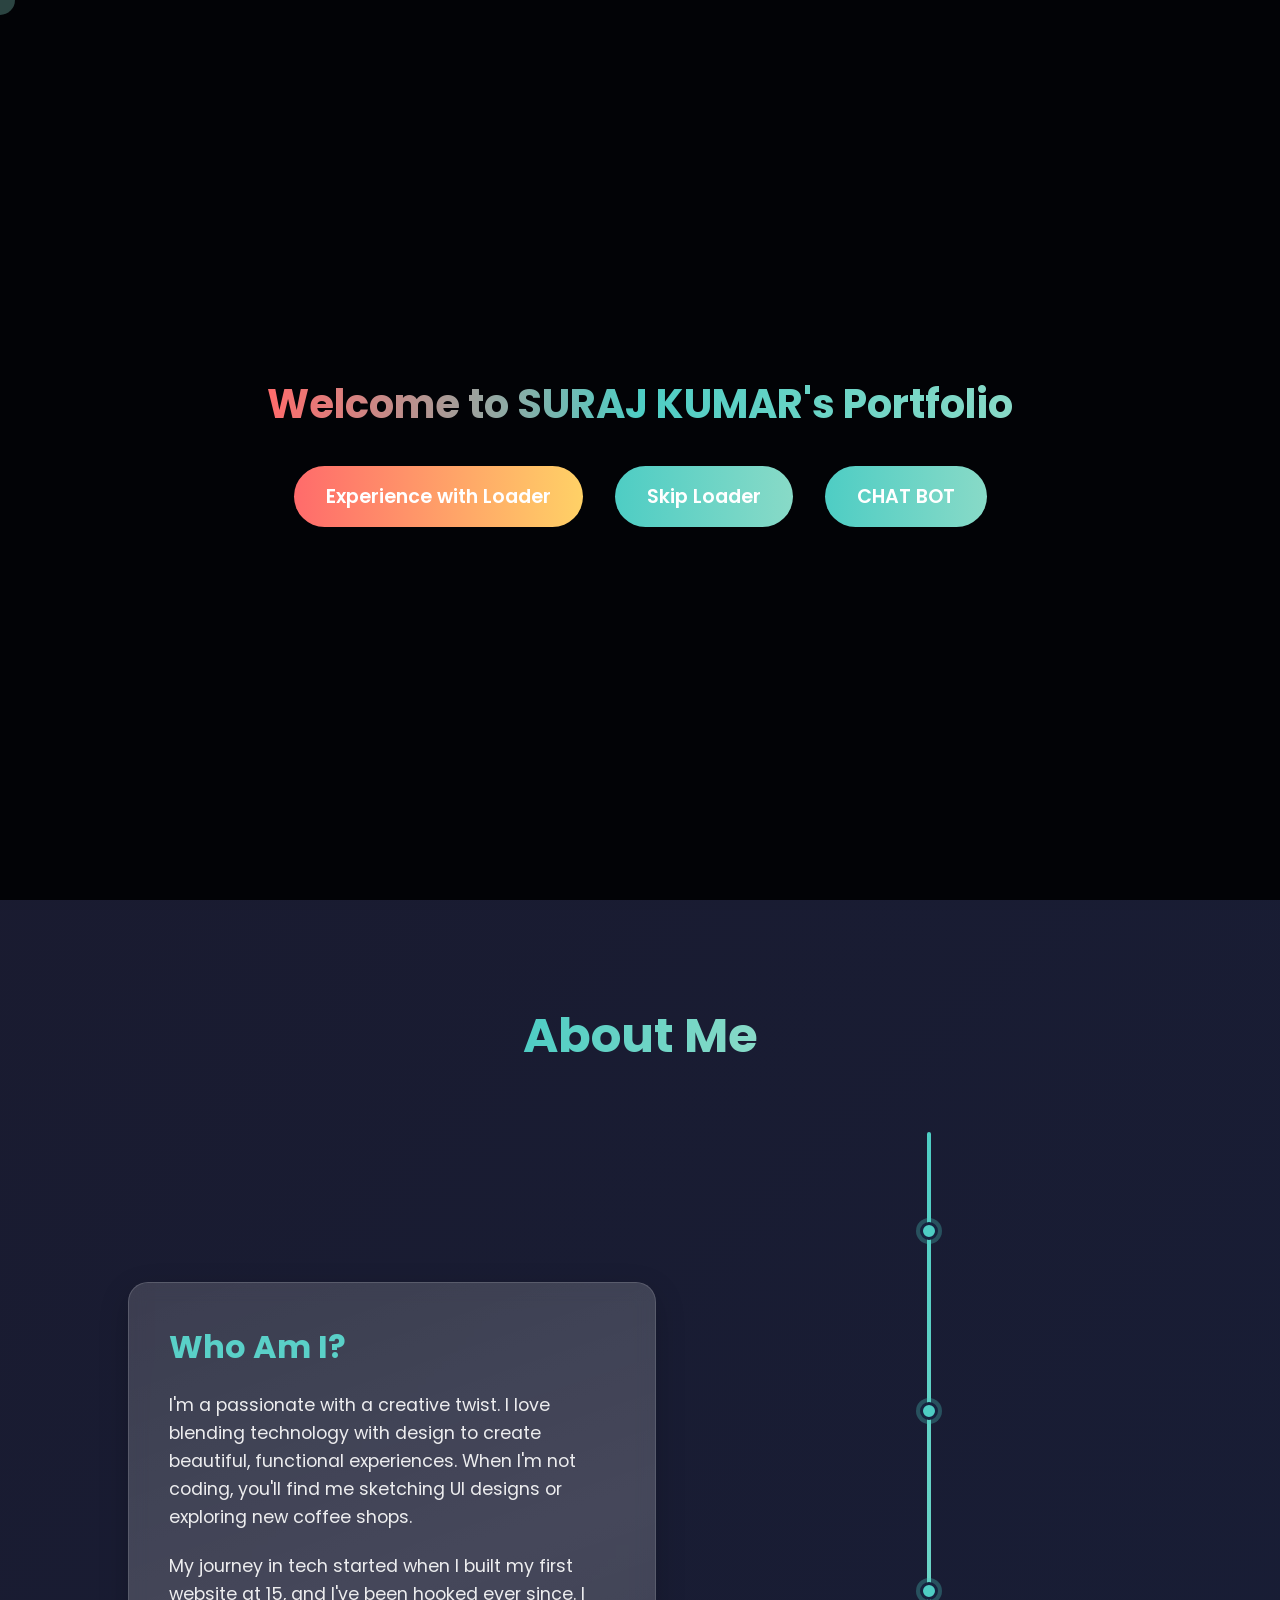
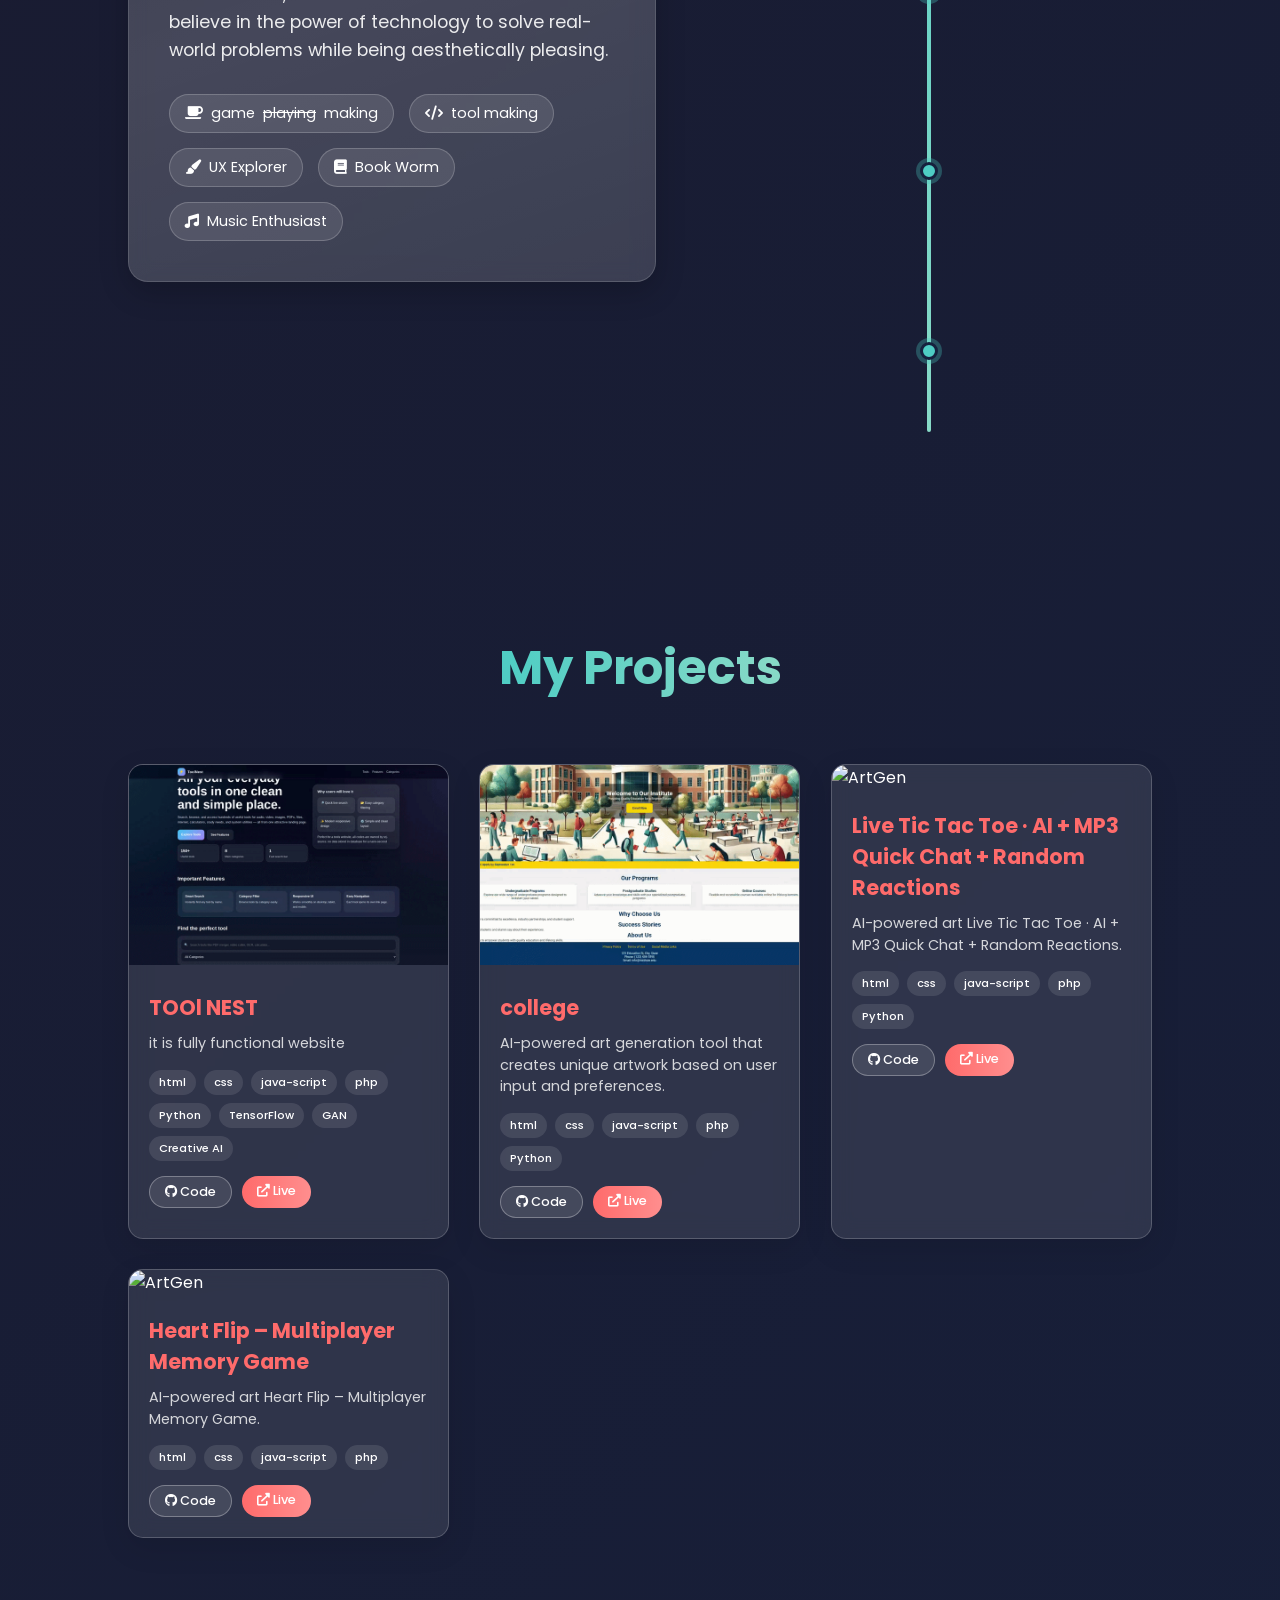
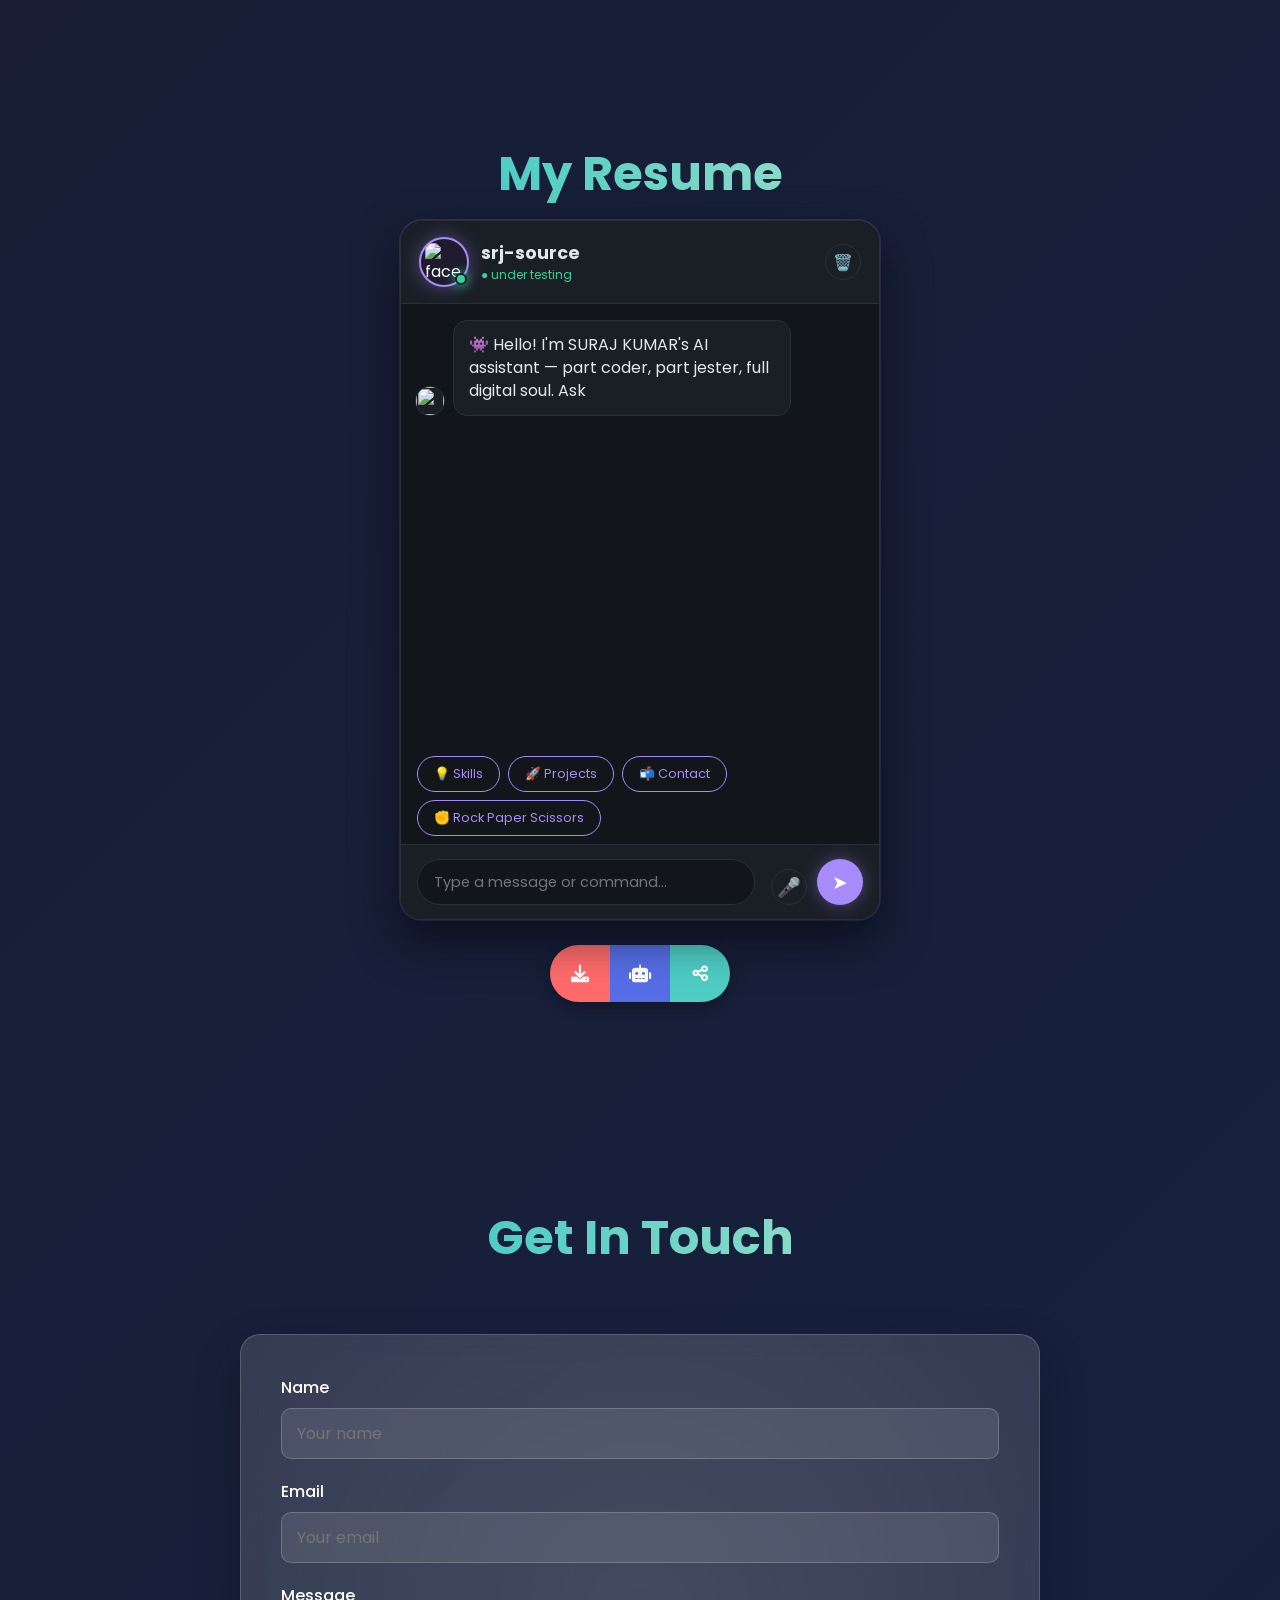
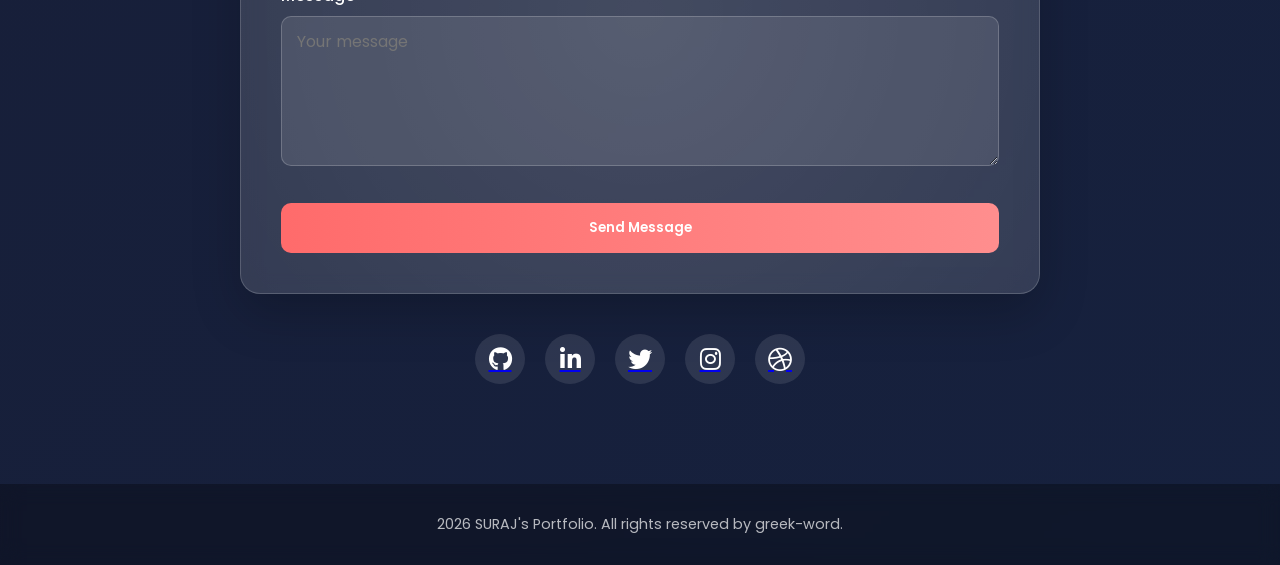
==== commit a5b1859f: "Update pagealpha.html" ====
--- a/pagealpha.html
+++ b/pagealpha.html
@@ -24,6 +24,8 @@
         <div class="option-buttons">
             <button class="option-btn with-loader" id="withLoader">Experience with Loader</button>
             <button class="option-btn without-loader" id="withoutLoader">Skip Loader</button>
+             <button class="option-btn without-loader" HREF="https://greek-word.github.io/bot/index2.html">CHAT BOT</button>
+        
         </div>
     </div>
 
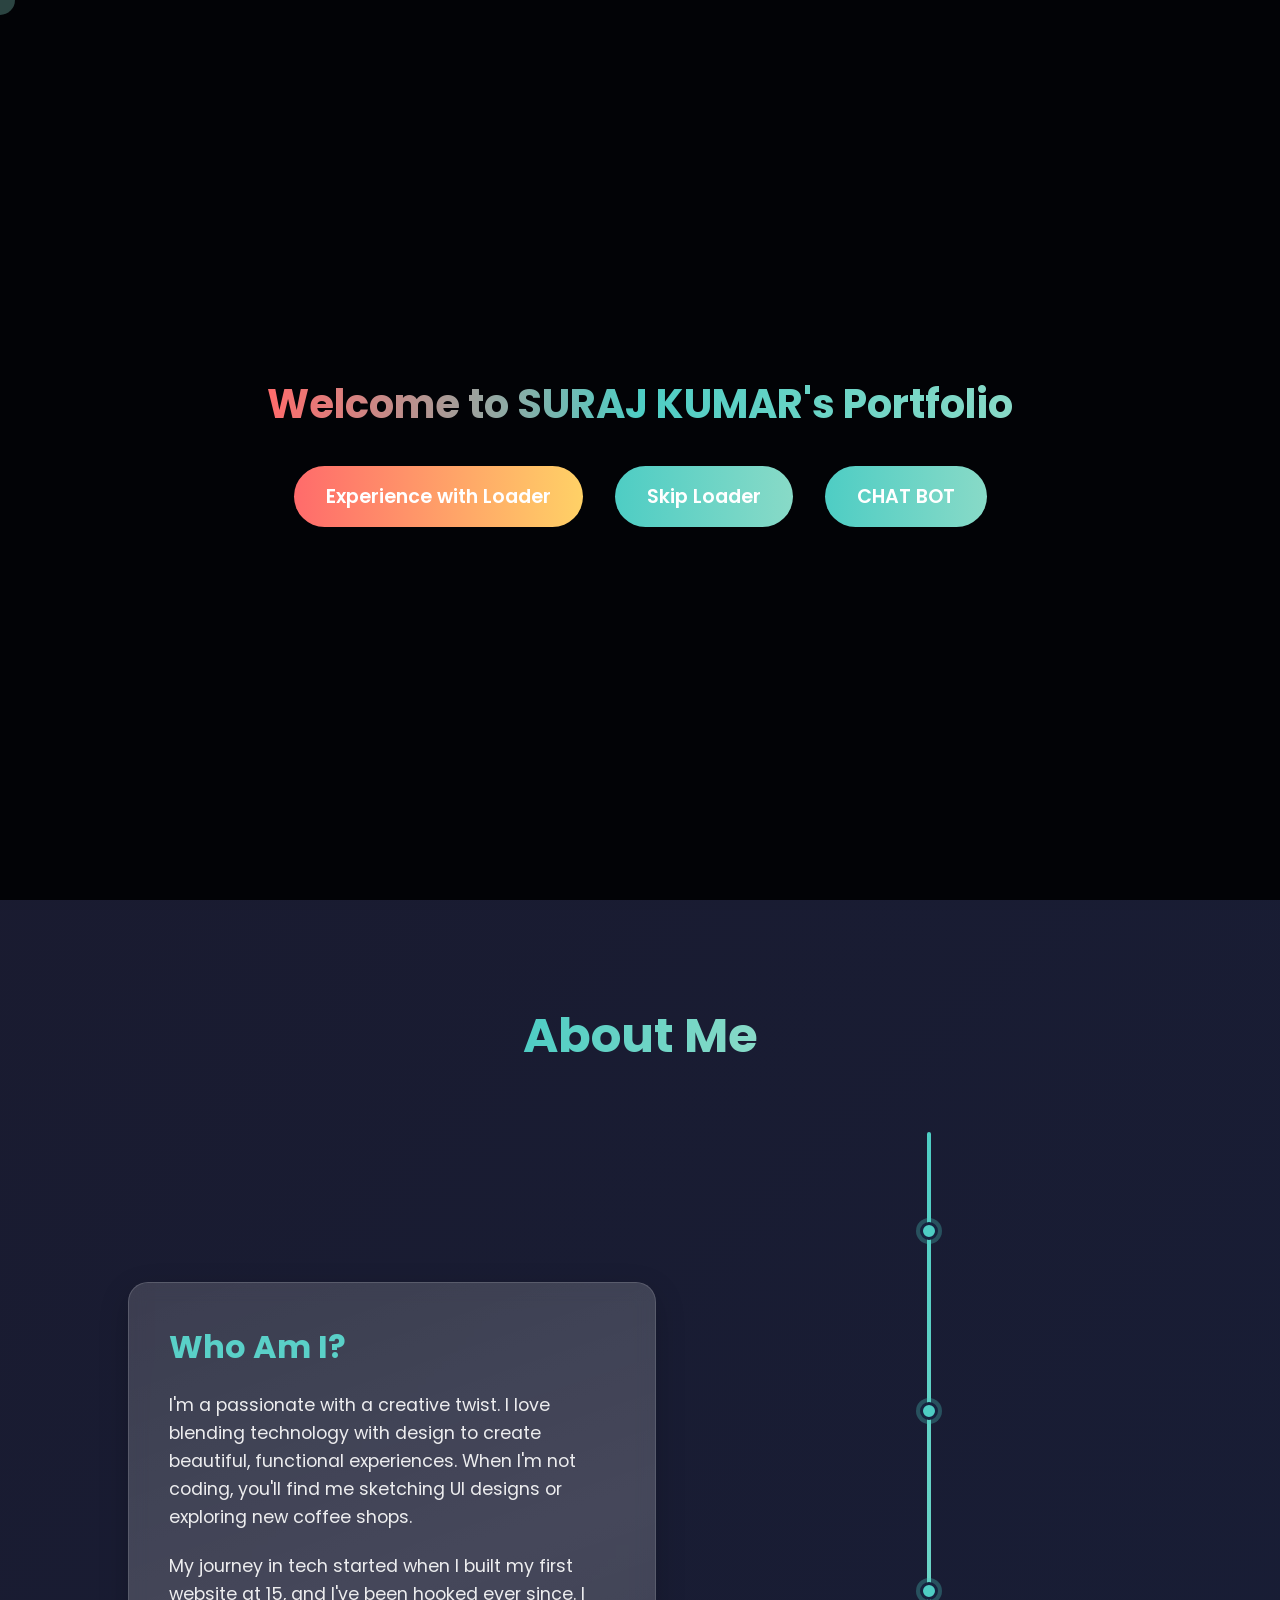
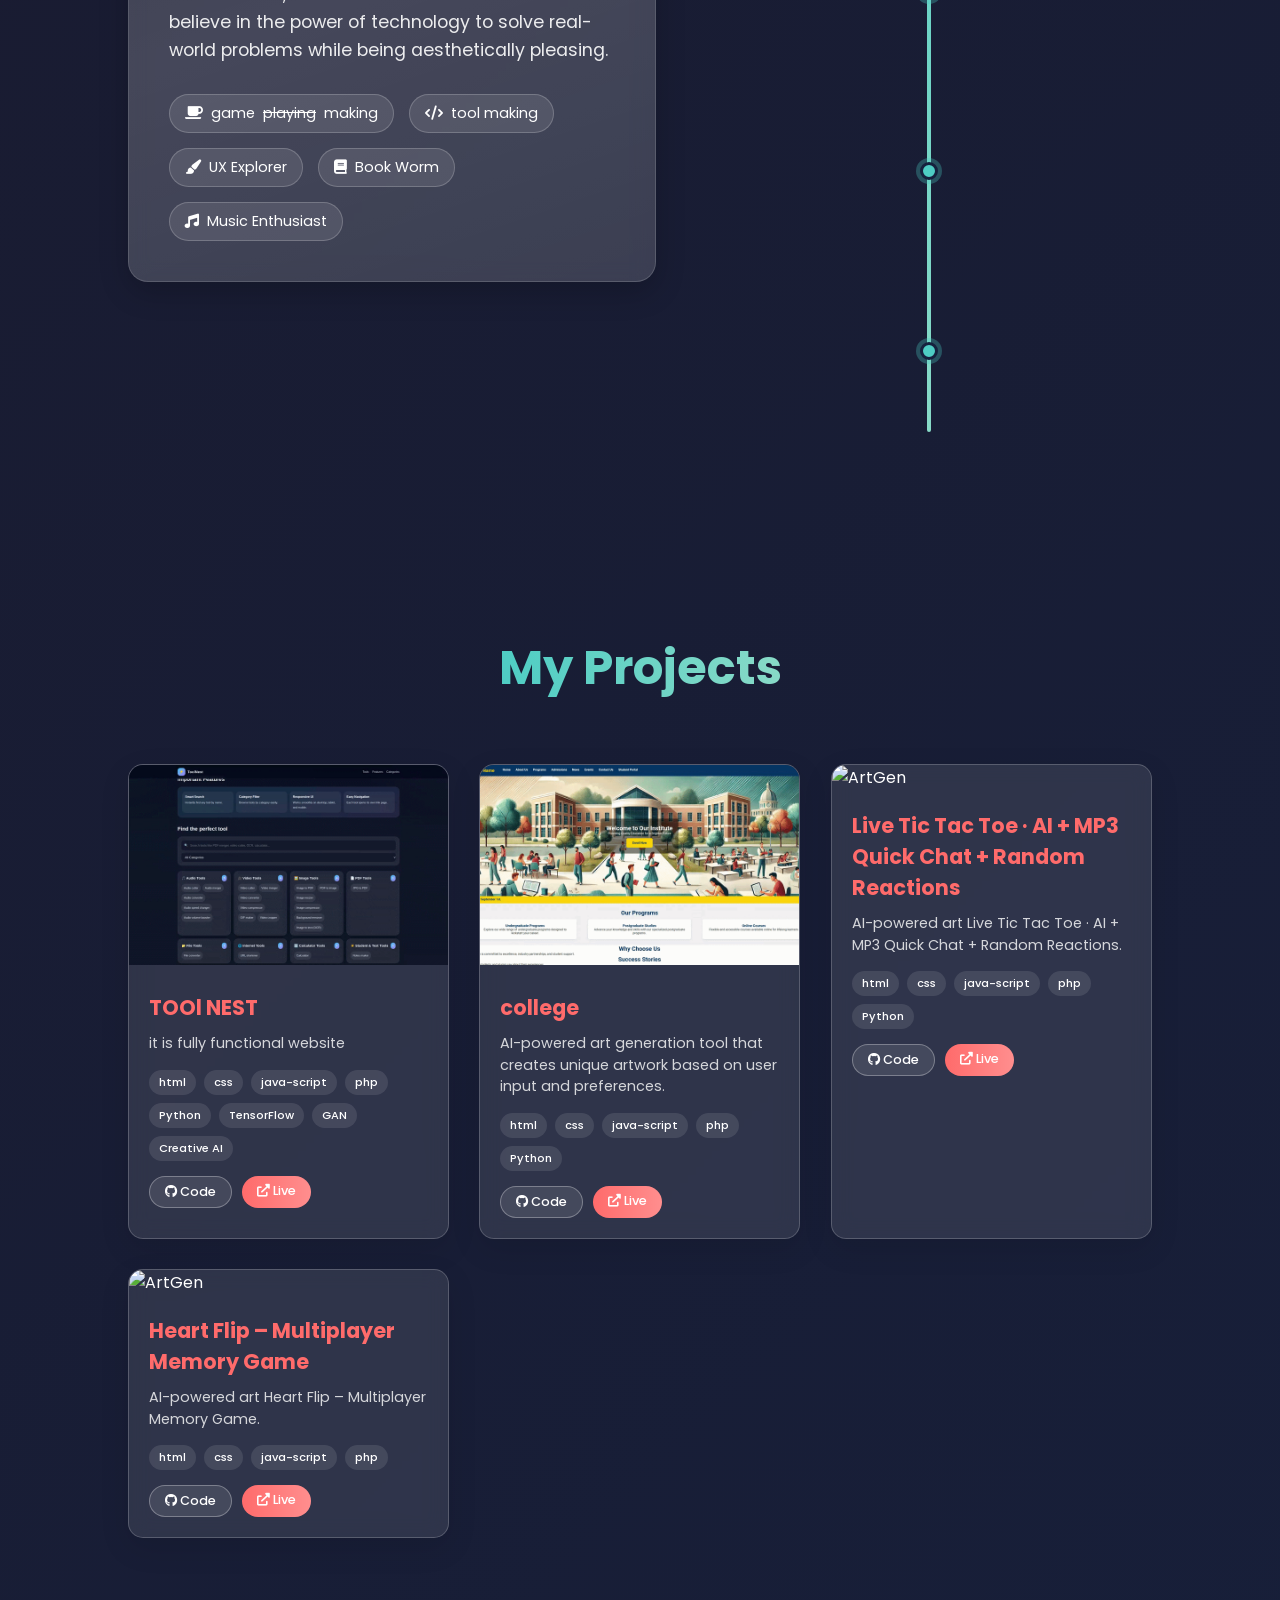
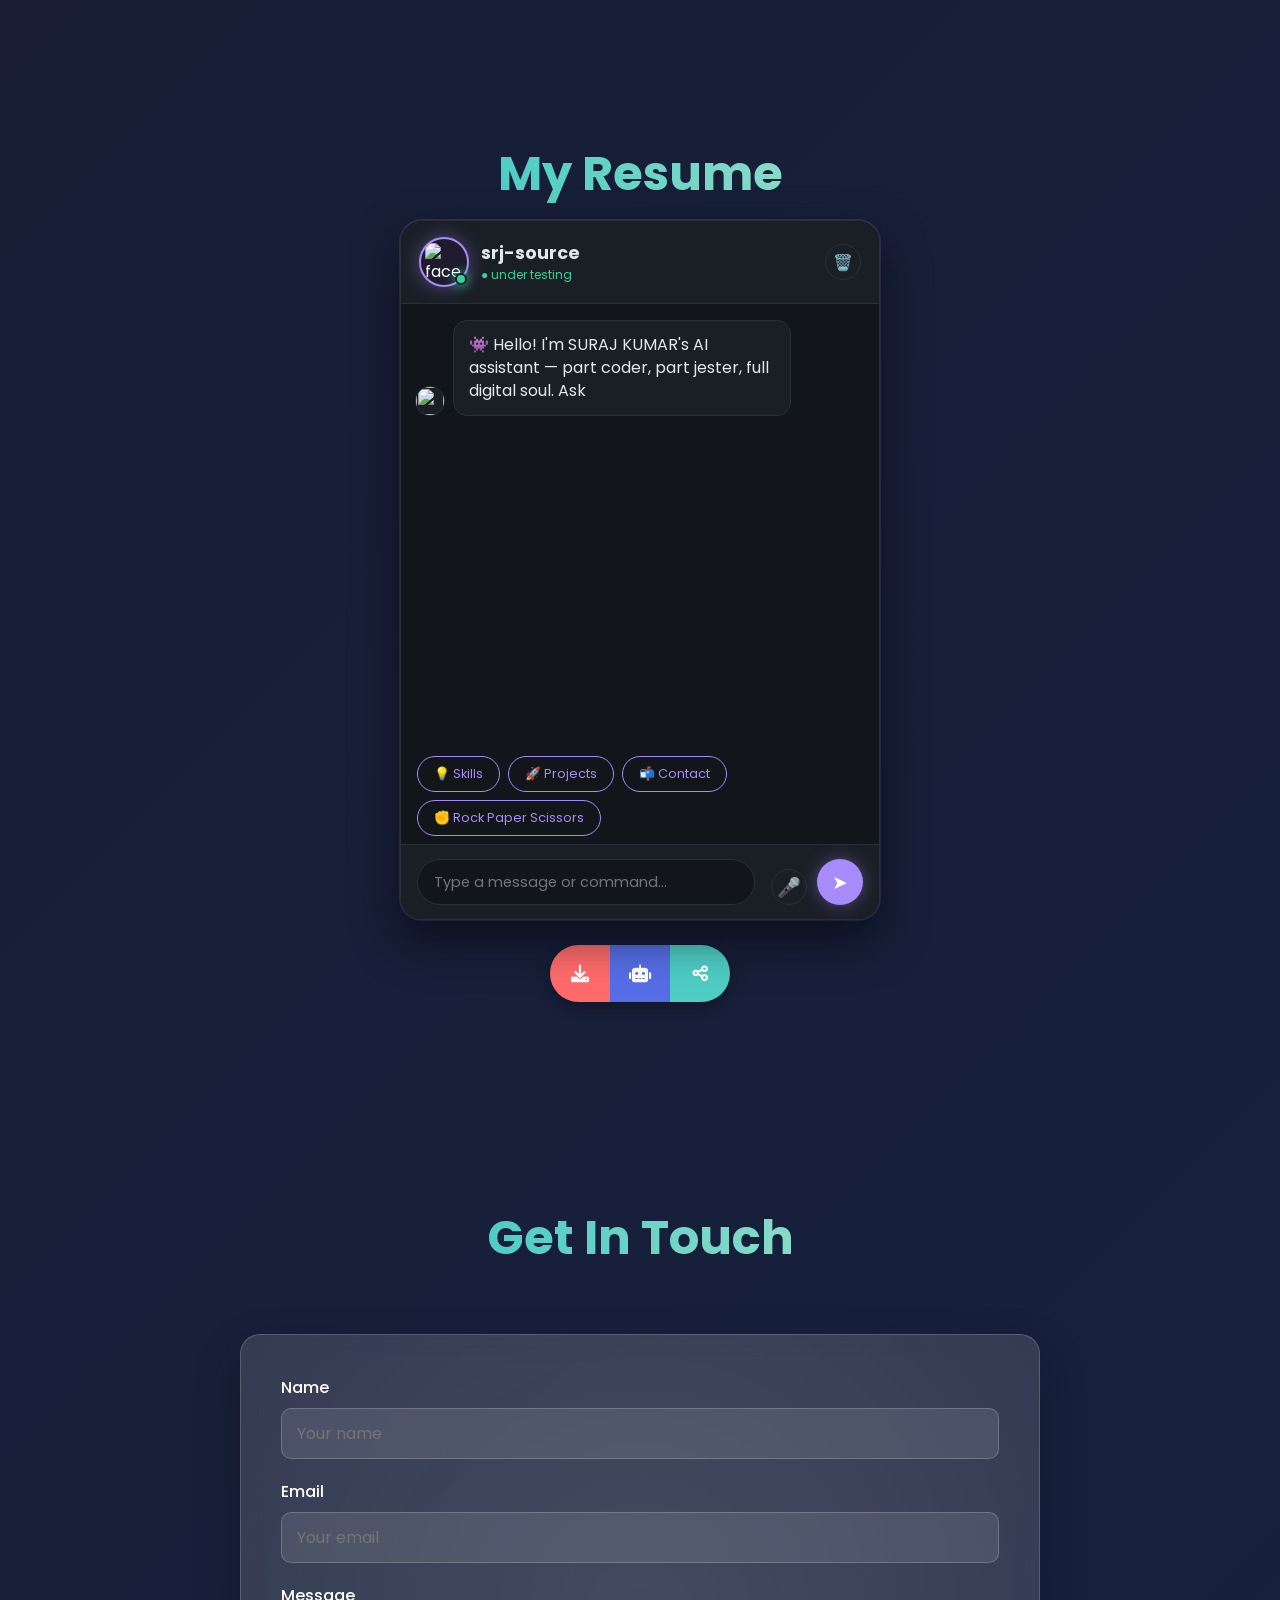
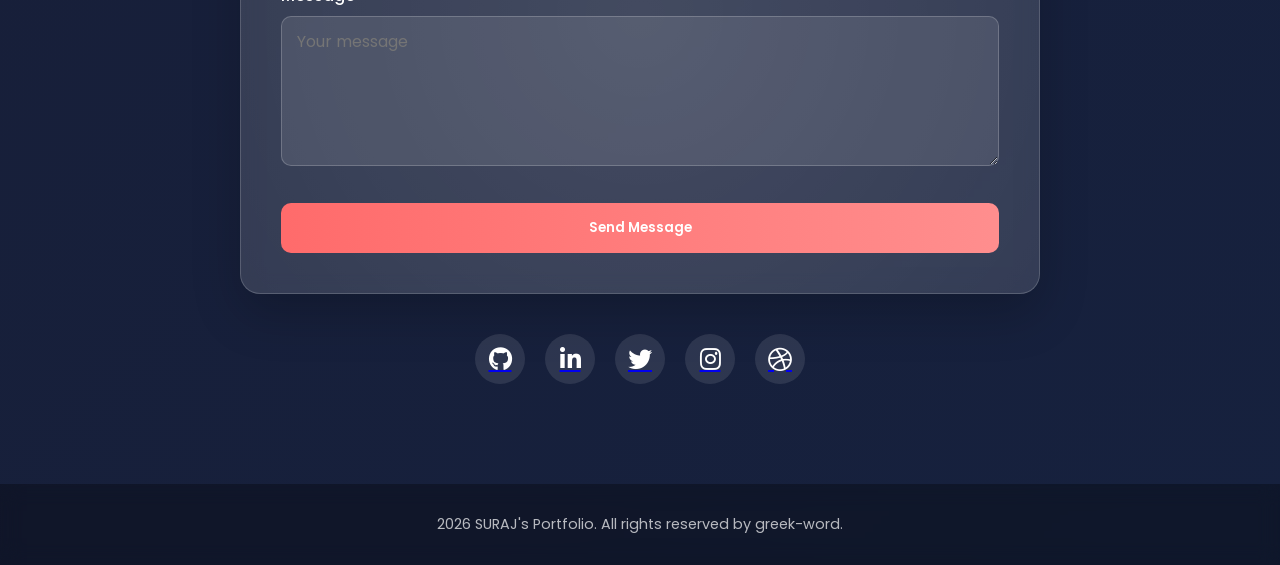
==== commit eec32768: "Update pagealpha.html" ====
--- a/pagealpha.html
+++ b/pagealpha.html
@@ -24,7 +24,7 @@
         <div class="option-buttons">
             <button class="option-btn with-loader" id="withLoader">Experience with Loader</button>
             <button class="option-btn without-loader" id="withoutLoader">Skip Loader</button>
-             <button class="option-btn without-loader" HREF="https://greek-word.github.io/bot/index2.html">CHAT BOT</button>
+            <a href="https://greek-word.github.io/bot/d2.html"> <button class="option-btn without-loader" >CHAT BOT</button></a>
         
         </div>
     </div>
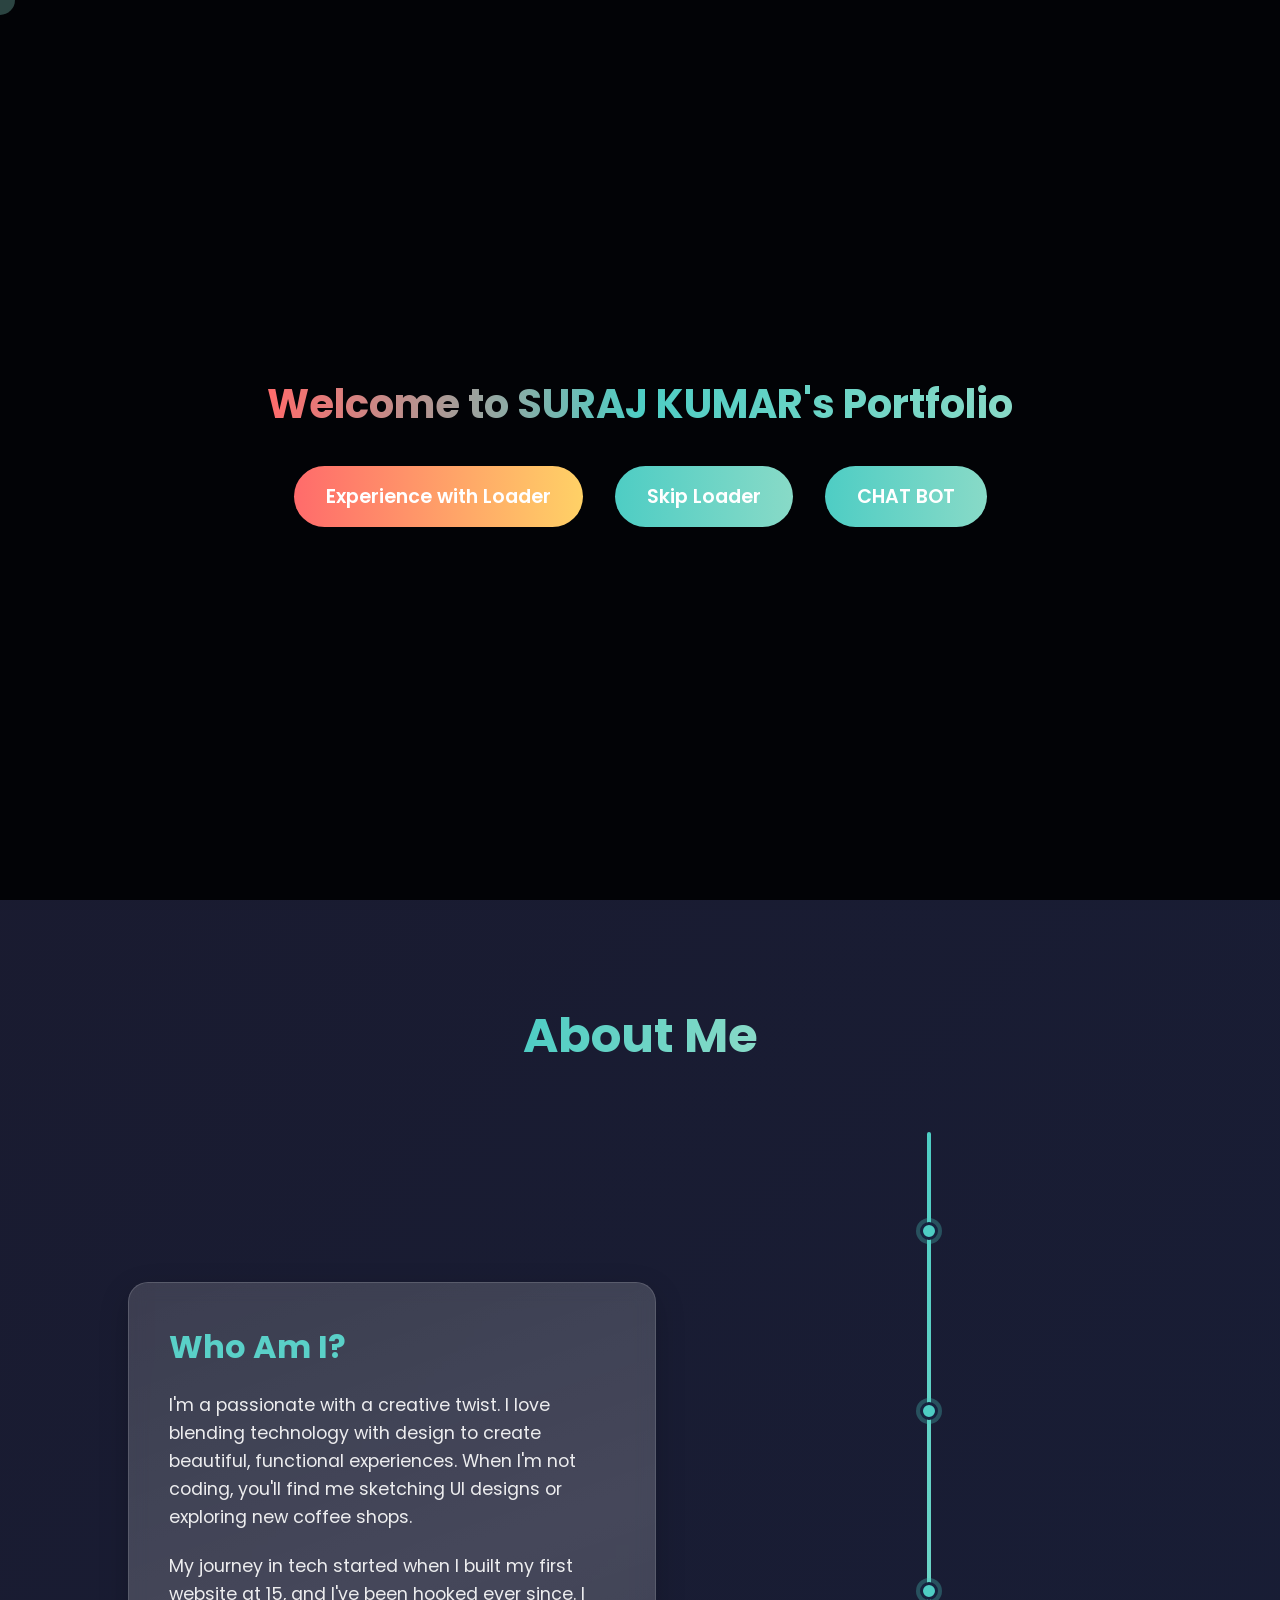
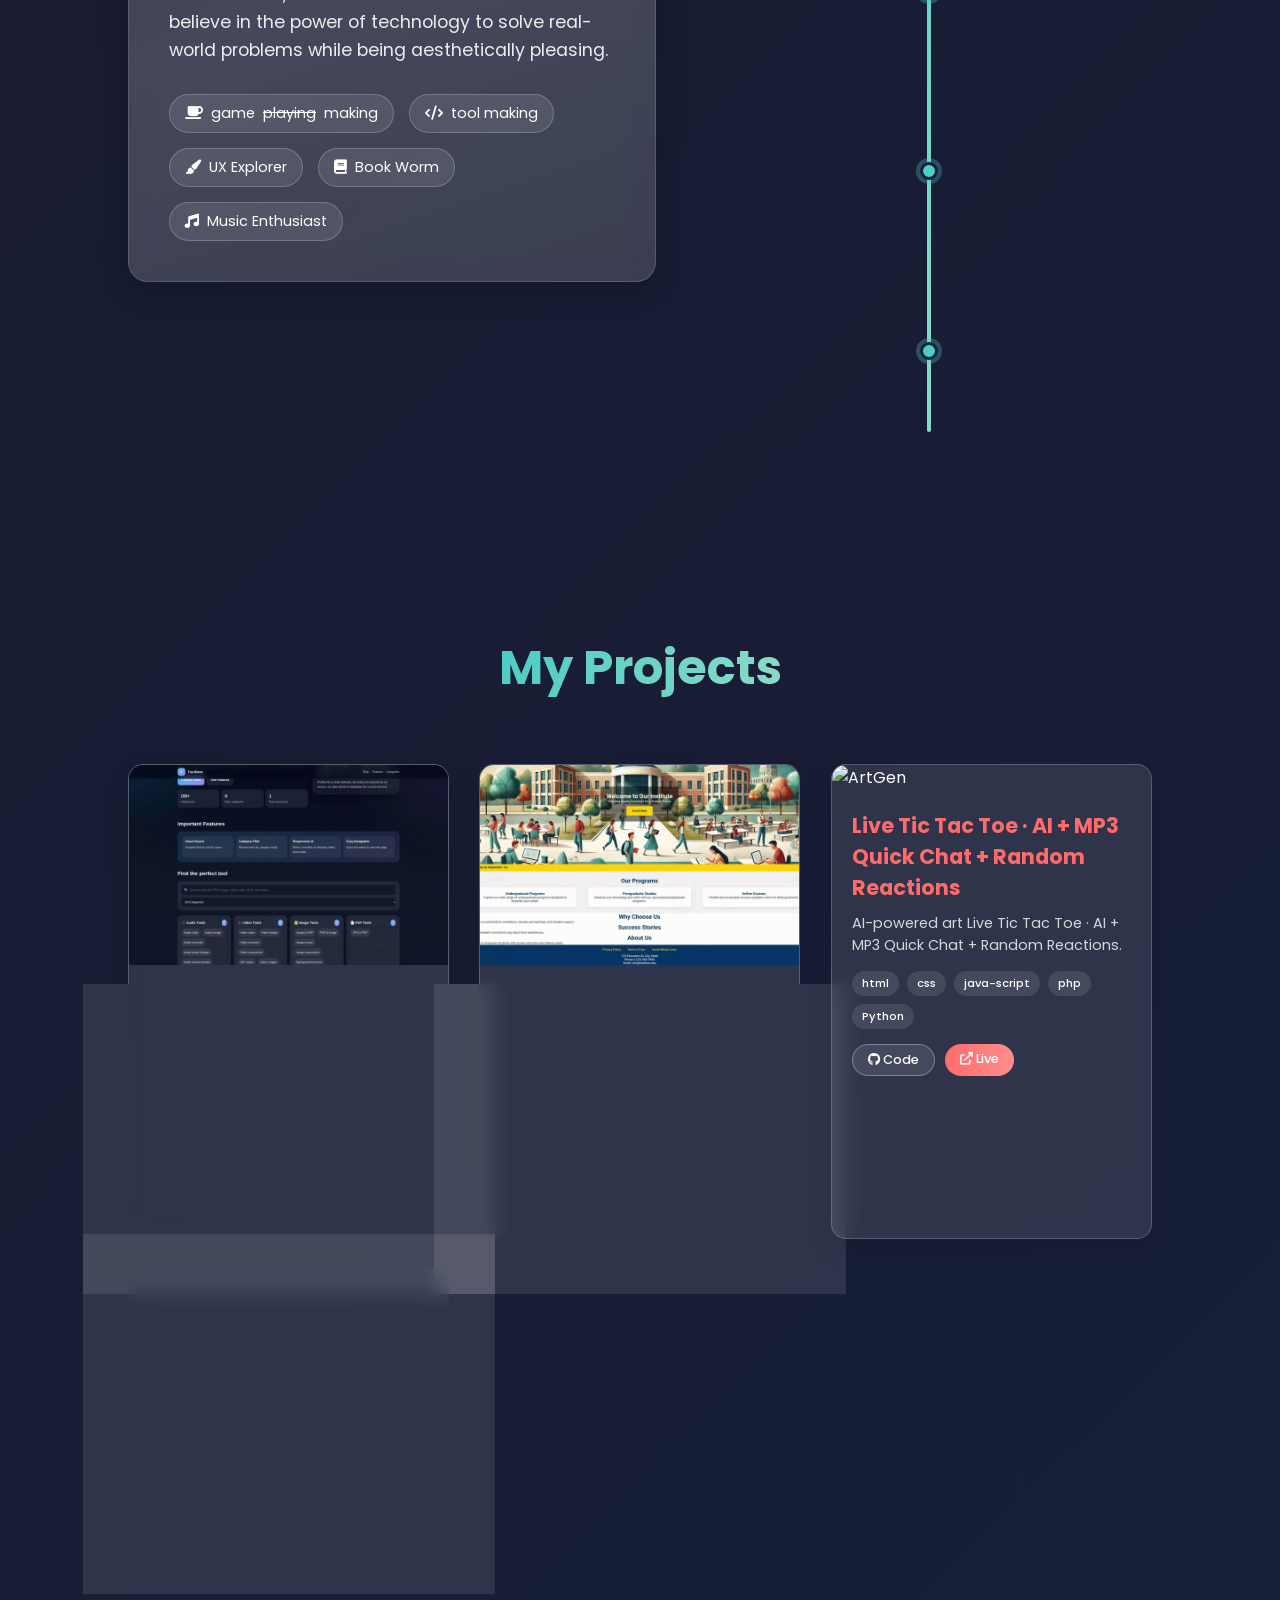
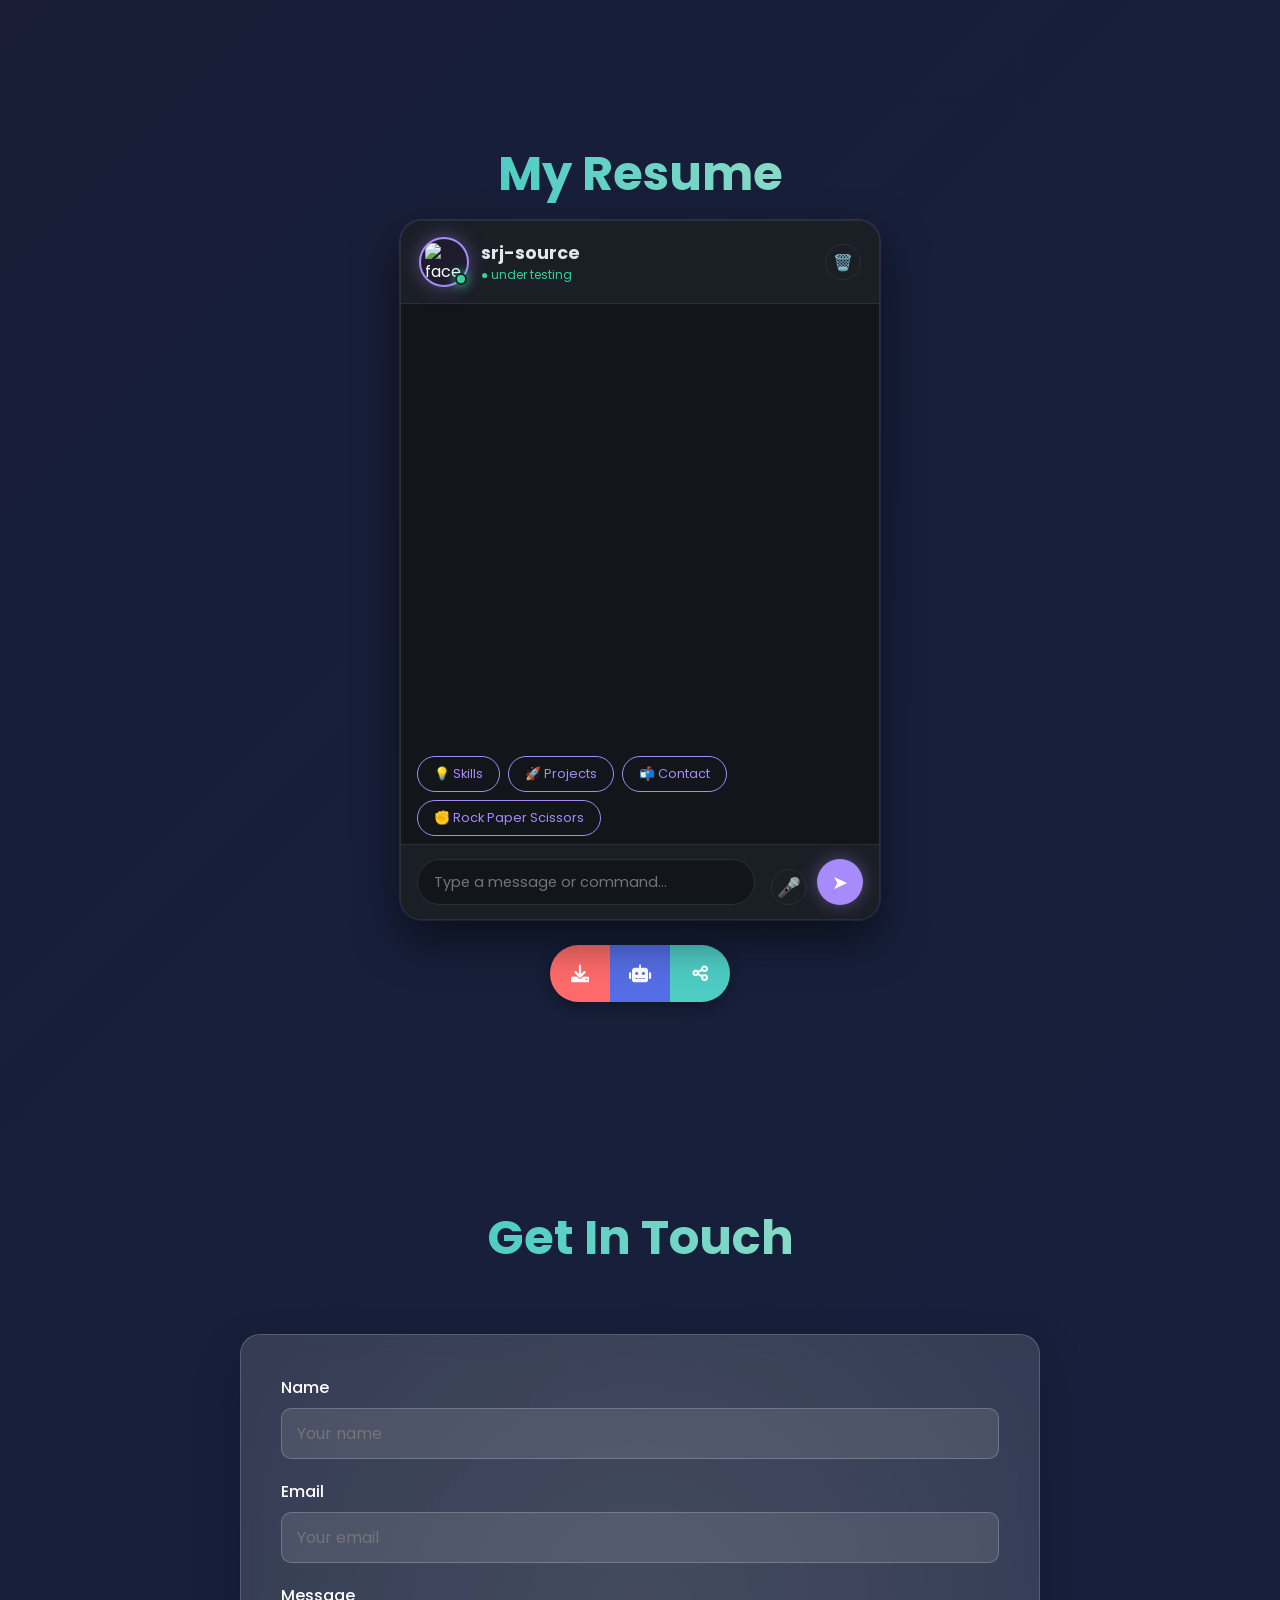
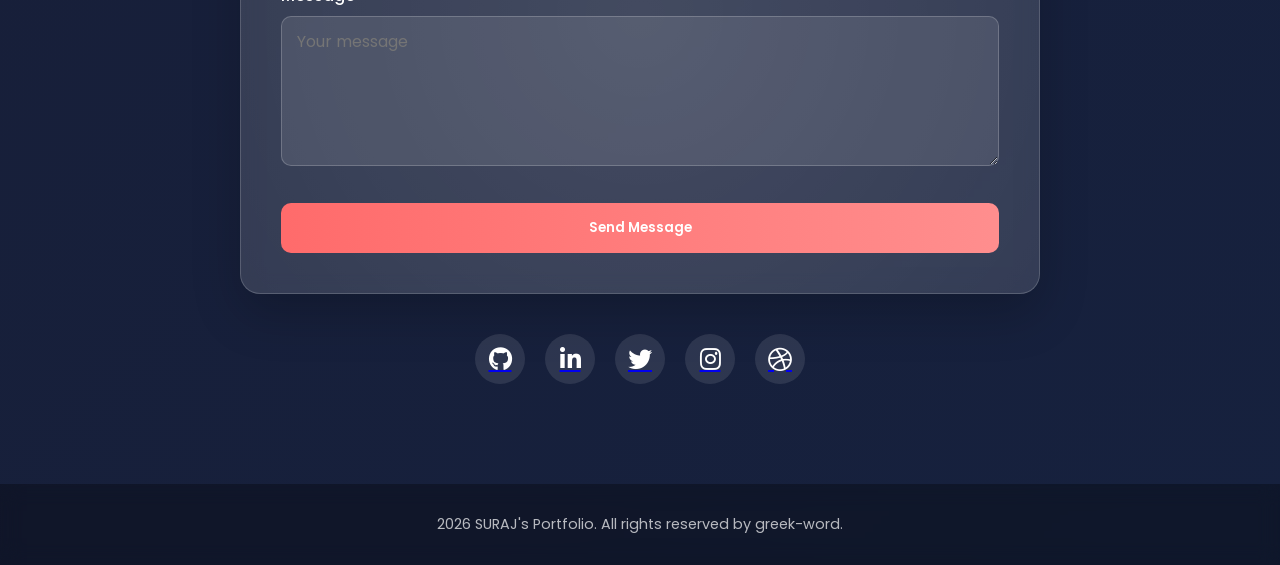
==== commit 32001543: "Update pagealpha.html" ====
--- a/pagealpha.html
+++ b/pagealpha.html
@@ -470,7 +470,7 @@
 
 // Open bot page
 function openBot() {
-    window.location.href = "bot.html";
+    window.location.href = "https://greek-word.github.io/bot/d2.html";
 
     // OR use this for new tab:
     // window.open("bot.html", "_blank");
